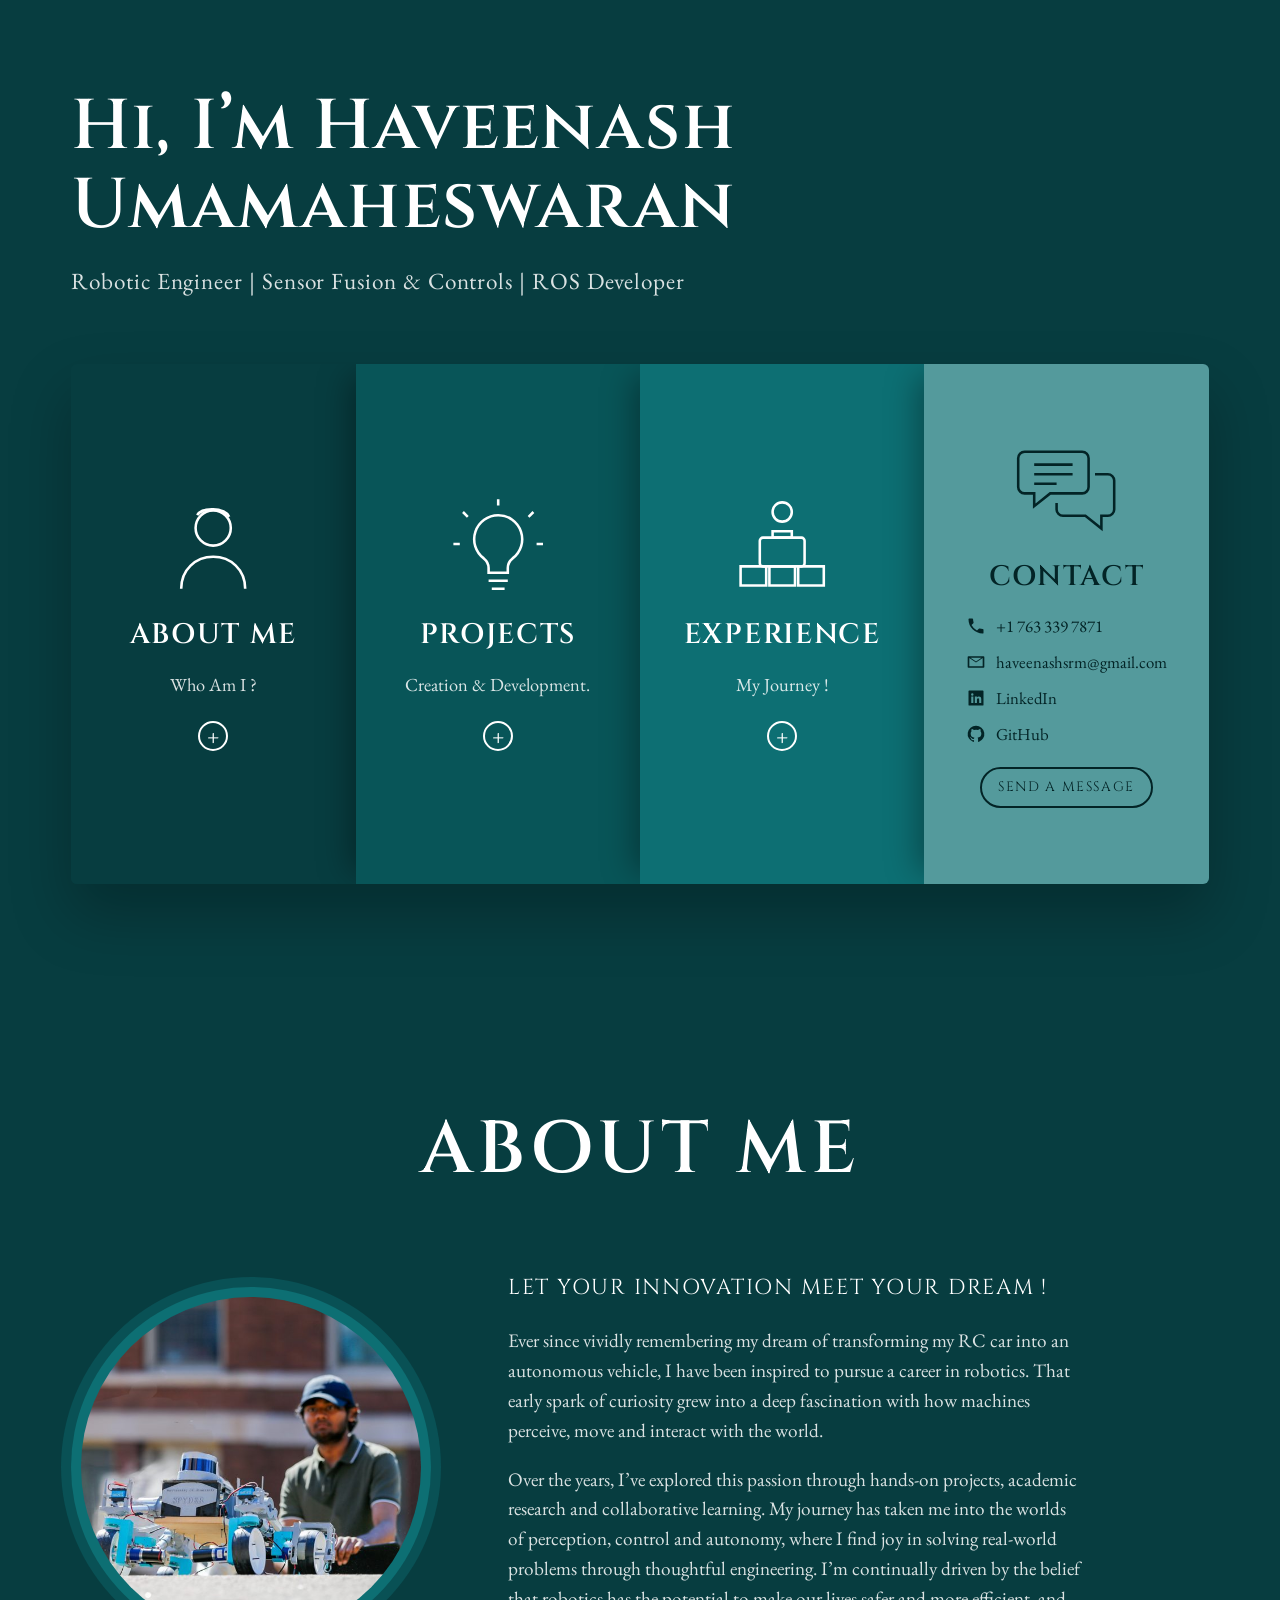
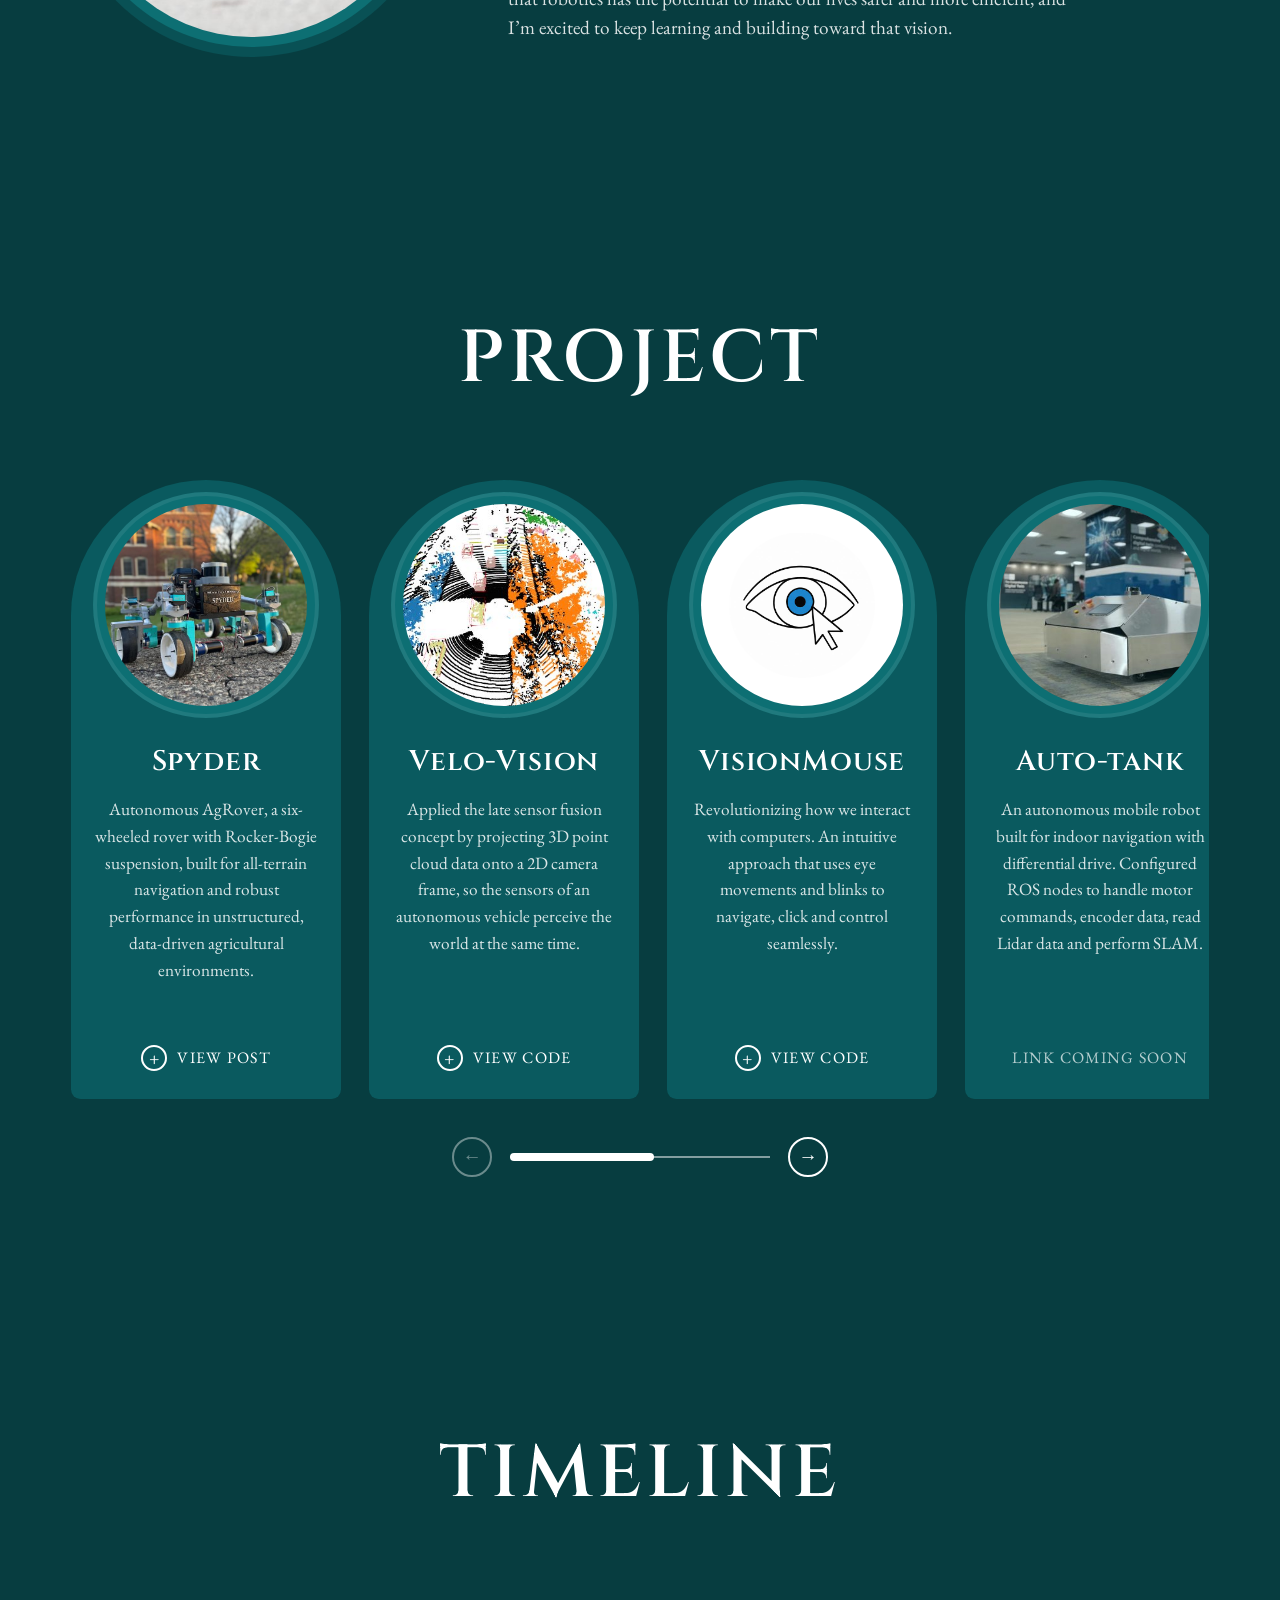
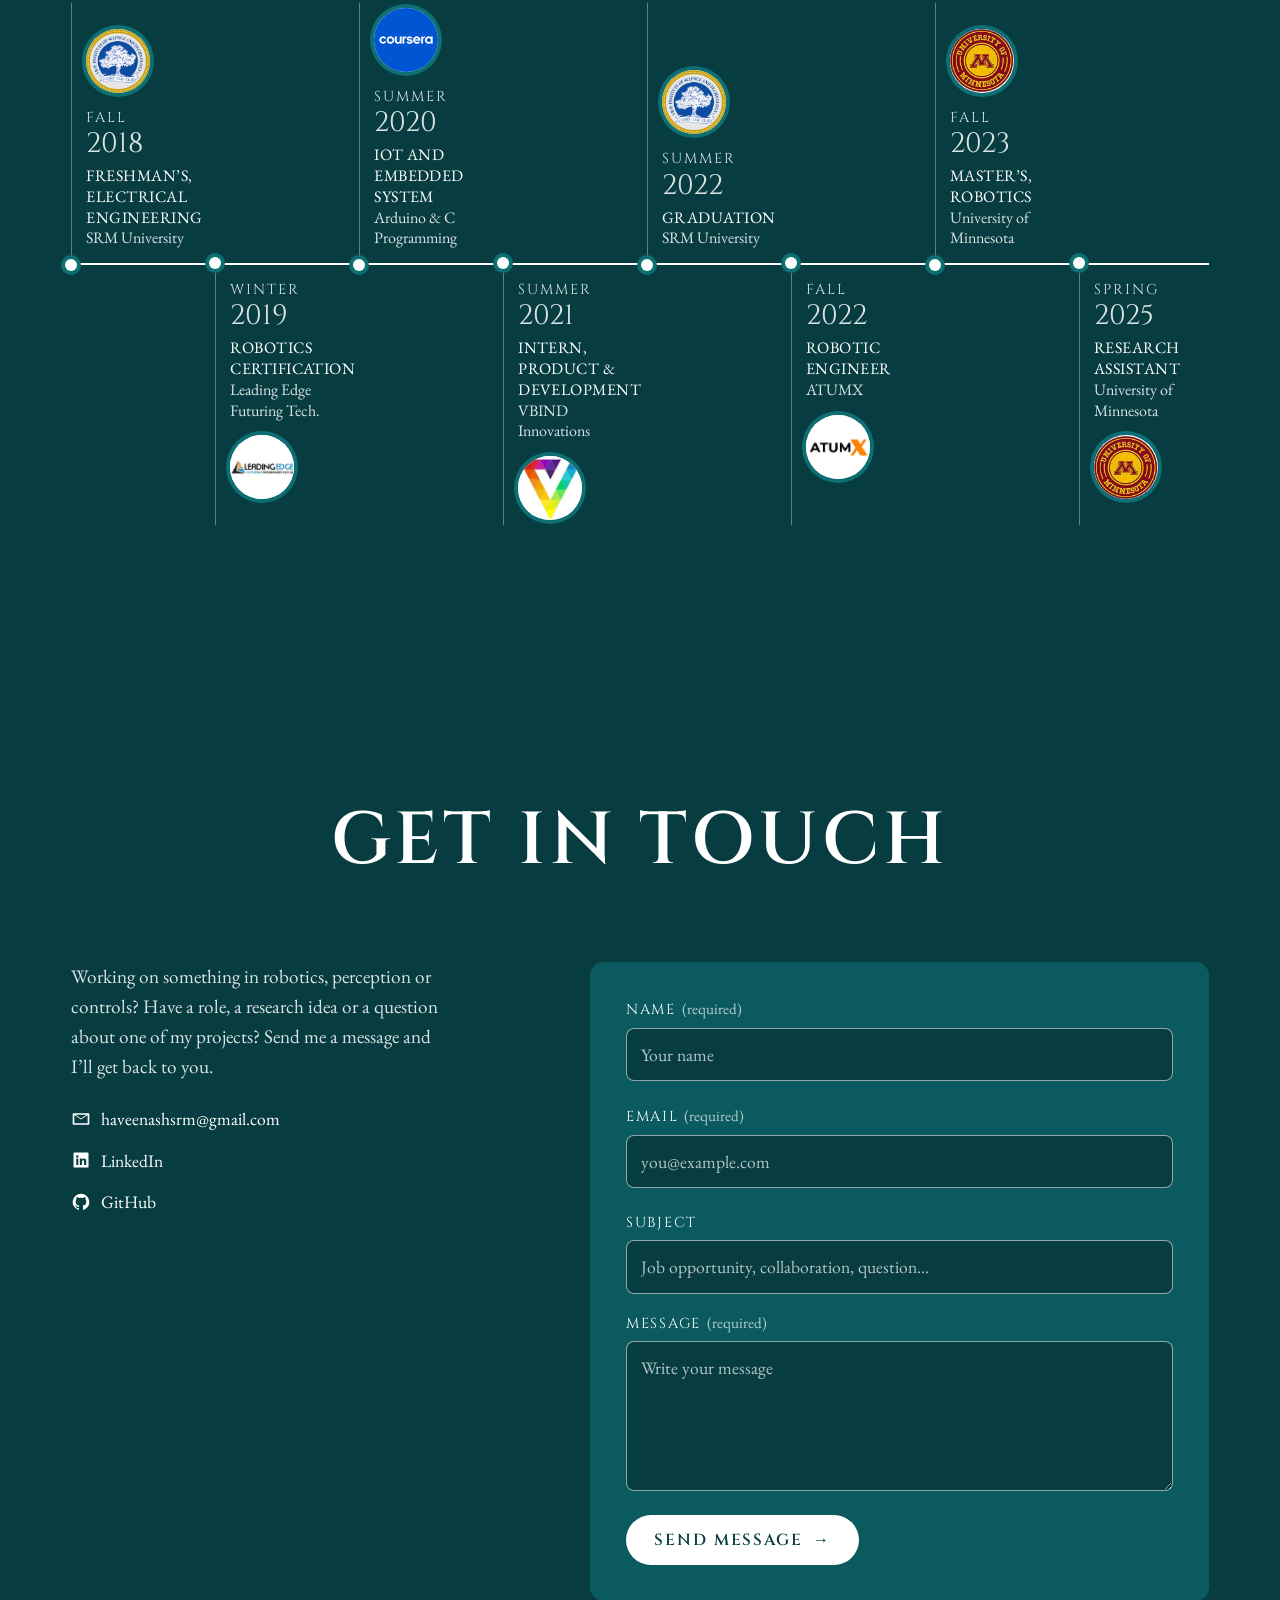
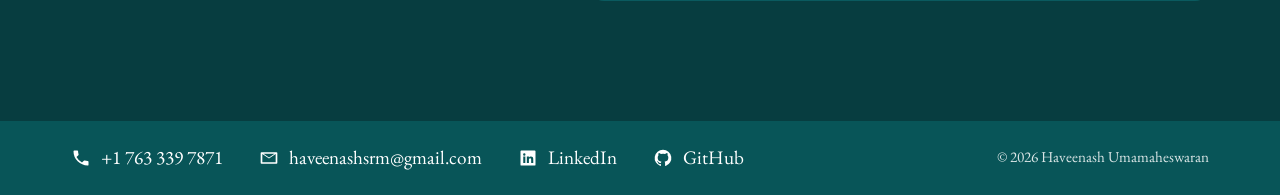
==== index.html @ 39d27065 "Launch portfolio site Single-page GitHub Pages site built from the PowerPoint portfolio: hero with s" ====
<!doctype html>
<html lang="en">
<head>
<meta charset="utf-8">
<meta name="viewport" content="width=device-width, initial-scale=1, viewport-fit=cover">
<title>Haveenash Umamaheswaran</title>
<meta name="description" content="Haveenash Umamaheswaran: robotic engineer working on sensor fusion, controls and ROS.">
<link rel="preconnect" href="https://fonts.googleapis.com">
<link rel="preconnect" href="https://fonts.gstatic.com" crossorigin>
<link rel="stylesheet" href="https://fonts.googleapis.com/css2?family=Cinzel:wght@500;600;700&family=EB+Garamond:ital,wght@0,400;0,500;0,600;1,400&display=swap">
<style>
  /* Palette taken from the portfolio deck: four teal steps on a deep teal ground. */
  :root {
    color-scheme: dark;
    --teal-900: #073D40;   /* page ground, About panel */
    --teal-800: #085558;   /* Projects panel, contact bar */
    --teal-700: #0D6F73;   /* Experience panel, image rings */
    --teal-400: #549A9C;   /* Contact panel */
    --ink: #FFFFFF;
    --ink-soft: rgba(255,255,255,.85);   /* ≥4.7:1 on every teal surface */
    --ink-muted: rgba(255,255,255,.7);   /* small labels, ≥4.5:1 on cards */
    --ink-faint: rgba(255,255,255,.35);  /* decorative lines only, never text */
    --ink-on-light: #032426;             /* text on the light Contact panel, 5:1 */
    --card: rgba(13,111,115,.6);
    --display: "Cinzel", "Trajan Pro", "Times New Roman", serif;
    --body: "EB Garamond", Garamond, "Times New Roman", serif;
    --gutter: clamp(16px, 4vw, 56px);
    --max: 1240px;
  }
  * { box-sizing: border-box; }
  html { scroll-behavior: smooth; }
  body {
    margin: 0;
    background: var(--teal-900);
    color: var(--ink);
    font-family: var(--body);
    font-size: 1.2rem;
    line-height: 1.55;
    -webkit-font-smoothing: antialiased;
  }
  img { max-width: 100%; display: block; }
  a { color: inherit; }
  a:focus-visible, button:focus-visible { outline: 2px solid currentColor; outline-offset: 3px; }
  .wrap { max-width: var(--max); margin: 0 auto; padding-inline: var(--gutter); }
  h1, h2, h3 { font-family: var(--display); font-weight: 600; text-wrap: balance; margin: 0; }
  .section-title {
    font-size: clamp(2.4rem, 6vw, 4.6rem);
    letter-spacing: .06em;
    text-transform: uppercase;
    text-align: center;
  }
  section { padding-block: clamp(64px, 10vw, 120px); }

  /* ---------- Hero ---------- */
  .hero { padding-block: clamp(40px, 7vw, 88px) clamp(48px, 7vw, 96px); }
  .hero h1 {
    font-size: clamp(2.2rem, 5.6vw, 4.4rem);
    line-height: 1.12;
    letter-spacing: .02em;
  }
  .hero .tagline {
    margin: 18px 0 0;
    font-size: clamp(1.1rem, 2vw, 1.45rem);
    color: var(--ink-soft);
    letter-spacing: .04em;
  }
  .panels {
    margin-top: clamp(36px, 5vw, 64px);
    display: flex;
    gap: 0;
    height: clamp(380px, 46vw, 520px);
    border-radius: 6px;
    overflow: hidden;
    box-shadow: 0 30px 60px rgba(0,0,0,.25);
  }
  .panel {
    --bg: var(--teal-900);
    flex: 1 1 0;
    background: var(--bg);
    display: flex;
    flex-direction: column;
    align-items: center;
    justify-content: center;
    gap: 14px;
    padding: 28px 18px;
    text-align: center;
    text-decoration: none;
    transition: flex-grow .5s cubic-bezier(.2,.7,.2,1);
    position: relative;
    box-shadow: -18px 0 30px -12px rgba(0,0,0,.35);
  }
  .panel:first-child { box-shadow: none; }
  .panel:hover, .panel:focus-visible { flex-grow: 1.6; }
  .panel:nth-child(1) { --bg: var(--teal-900); }
  .panel:nth-child(2) { --bg: var(--teal-800); }
  .panel:nth-child(3) { --bg: var(--teal-700); }
  .panel:nth-child(4) { --bg: var(--teal-400); color: var(--ink-on-light); }
  .panel svg.icon { width: clamp(64px, 8vw, 104px); height: auto; stroke: currentColor; fill: none; stroke-width: 1.6; }
  .panel h2 { font-size: clamp(1.25rem, 2.2vw, 1.9rem); letter-spacing: .06em; }
  .panel p { margin: 0; color: var(--ink-soft); font-size: 1.15rem; }
  .plus {
    width: 30px; height: 30px; border-radius: 50%;
    border: 2px solid var(--ink);
    display: grid; place-items: center;
    font-family: var(--body); font-size: 1.3rem; line-height: 1;
    margin-top: 8px;
    transition: transform .3s;
  }
  .panel:hover .plus { transform: rotate(90deg); }
  .panel .contact-list {
    list-style: none; margin: 0; padding: 0;
    display: grid; gap: 10px; text-align: left; font-size: 1.05rem;
  }
  .contact-list li { display: flex; align-items: center; gap: 10px; }
  .contact-list svg { width: 20px; height: 20px; flex: none; fill: currentColor; }
  .contact-list a { text-decoration: none; }
  .contact-list a:hover { text-decoration: underline; }

  /* ---------- About ---------- */
  .about-grid {
    margin-top: clamp(36px, 5vw, 64px);
    display: grid;
    grid-template-columns: minmax(0, 360px) minmax(0, 1fr);
    gap: clamp(32px, 6vw, 80px);
    align-items: center;
  }
  .portrait {
    aspect-ratio: 1;
    border-radius: 50%;
    padding: 10px;
    background: var(--teal-700);
    box-shadow: 0 0 0 10px rgba(13,111,115,.4);
    max-width: 100%;
  }
  .portrait img { width: 100%; height: 100%; object-fit: cover; object-position: 62% 40%; border-radius: 50%; }
  .motto {
    font-family: var(--display);
    font-size: clamp(1.05rem, 1.8vw, 1.35rem);
    letter-spacing: .08em;
    margin: 0 0 16px;
  }
  .about-copy p { margin: 0 0 1em; max-width: 64ch; color: var(--ink-soft); }
  .about-copy p:first-of-type { color: var(--ink); }

  /* ---------- Projects ---------- */
  .carousel { position: relative; margin-top: clamp(36px, 5vw, 64px); }
  .track {
    display: grid;
    grid-auto-flow: column;
    grid-auto-columns: minmax(270px, calc((100% - 2 * 28px) / 3));
    gap: 28px;
    overflow-x: auto;
    scroll-snap-type: x mandatory;
    scrollbar-width: none;
    padding-bottom: 6px;
  }
  .track::-webkit-scrollbar { display: none; }
  .project {
    scroll-snap-align: start;
    background: var(--card);
    border-radius: 200px 200px 14px 14px;
    padding: 12px 22px 28px;
    display: flex; flex-direction: column; align-items: center;
    text-align: center;
  }
  .rings {
    flex: none;
    width: 100%;
    aspect-ratio: 1;
    border-radius: 50%;
    padding: 12px;
    background: var(--teal-700);
    box-shadow: inset 0 0 0 4px rgba(255,255,255,.08);
  }
  .rings img { width: 100%; height: 100%; aspect-ratio: 1; object-fit: cover; border-radius: 50%; background: #fff; }
  .rings img.contain { object-fit: contain; padding: 14%; }
  .project h3 { margin-top: 22px; font-size: clamp(1.4rem, 2.2vw, 1.85rem); letter-spacing: .03em; }
  .project p { margin: 12px 0 0; font-size: 1.08rem; color: var(--ink-soft); flex: 1; }
  .project .more {
    margin-top: 18px;
    display: inline-flex; align-items: center; gap: 10px;
    font-size: 1rem; letter-spacing: .08em; text-transform: uppercase;
    text-decoration: none;
  }
  .project .more:hover .plus { transform: rotate(90deg); }
  .project .more .plus { margin: 0; width: 26px; height: 26px; font-size: 1.1rem; }
  .project .no-link { margin-top: 18px; font-size: 1rem; color: var(--ink-muted); letter-spacing: .08em; text-transform: uppercase; }
  .carousel-nav {
    margin-top: 32px;
    display: flex; align-items: center; justify-content: center; gap: 18px;
  }
  .carousel-nav button {
    width: 40px; height: 40px; border-radius: 50%;
    border: 2px solid var(--ink); background: transparent; color: var(--ink);
    font-size: 1.2rem; cursor: pointer; display: grid; place-items: center;
  }
  .carousel-nav button:disabled { opacity: .4; cursor: default; }
  .progress { width: min(260px, 50vw); height: 2px; background: rgba(255,255,255,.5); position: relative; }
  .progress span { position: absolute; top: -3px; height: 8px; width: 25%; background: var(--ink); border-radius: 4px; left: 0; transition: left .2s; }

  /* ---------- Timeline ---------- */
  .timeline {
    margin-top: clamp(40px, 6vw, 72px);
    display: grid;
    grid-template-columns: repeat(8, minmax(0, 1fr));
    grid-template-rows: auto 2px auto;
    column-gap: 14px;
  }
  .timeline::before {
    content: "";
    grid-column: 1 / -1; grid-row: 2;
    background: var(--ink);
  }
  .event {
    grid-row: 1;
    display: flex; flex-direction: column; justify-content: flex-end;
    padding-bottom: 14px;
    border-left: 1px solid var(--ink-faint);
    padding-left: 14px;
    position: relative;
    min-height: 260px;
  }
  .event:nth-child(even) { grid-row: 3; justify-content: flex-start; padding-top: 14px; padding-bottom: 0; }
  .event:nth-child(1){grid-column:1} .event:nth-child(2){grid-column:2} .event:nth-child(3){grid-column:3} .event:nth-child(4){grid-column:4}
  .event:nth-child(5){grid-column:5} .event:nth-child(6){grid-column:6} .event:nth-child(7){grid-column:7} .event:nth-child(8){grid-column:8}
  .event::after {
    content: ""; position: absolute; left: -7px;
    width: 12px; height: 12px; border-radius: 50%;
    background: var(--ink); box-shadow: 0 0 0 4px var(--teal-700);
    bottom: -8px;
  }
  .event:nth-child(even)::after { bottom: auto; top: -8px; }
  .logo {
    width: 64px; height: 64px; border-radius: 50%;
    background: #fff; overflow: hidden;
    display: grid; place-items: center;
    margin-bottom: 14px;
    box-shadow: 0 0 0 4px var(--teal-700);
  }
  .event:nth-child(even) .logo { order: 9; margin: 14px 0 0; }
  .logo img { width: 100%; height: 100%; object-fit: contain; }
  .season { font-family: var(--display); font-size: .9rem; letter-spacing: .14em; color: var(--ink-soft); }
  .year { font-family: var(--display); font-size: 1.75rem; line-height: 1.1; color: var(--ink-soft); }
  .role { margin-top: 6px; font-size: 1rem; line-height: 1.3; text-transform: uppercase; letter-spacing: .03em; }
  .org { font-size: 1rem; color: var(--ink-soft); line-height: 1.3; }

  /* ---------- Message form ---------- */
  .contact-grid {
    margin-top: clamp(36px, 5vw, 64px);
    display: grid;
    grid-template-columns: minmax(0, 1fr) minmax(0, 1.4fr);
    gap: clamp(32px, 6vw, 80px);
    align-items: start;
  }
  .contact-intro p { margin: 0 0 1em; max-width: 42ch; color: var(--ink-soft); }
  .contact-intro .contact-list { list-style: none; padding: 0; display: grid; margin: 24px 0 0; font-size: 1.1rem; gap: 14px; }
  .form {
    background: var(--card);
    border-radius: 14px;
    padding: clamp(22px, 3vw, 36px);
    display: grid;
    gap: 18px;
  }
  .field { display: grid; gap: 6px; }
  .field label { font-family: var(--display); font-size: .9rem; letter-spacing: .12em; }
  .field .req { color: var(--ink-muted); font-family: var(--body); letter-spacing: 0; font-size: .95rem; }
  .field input, .field textarea {
    font: inherit; font-size: 1.1rem;
    color: var(--ink);
    background: var(--teal-900);
    border: 1px solid rgba(255,255,255,.55);   /* 3:1+ against the card, so the box edge is visible */
    border-radius: 8px;
    padding: 12px 14px;
    width: 100%;
  }
  .field textarea { min-height: 150px; resize: vertical; }
  .field input::placeholder, .field textarea::placeholder { color: var(--ink-muted); }
  .field input:focus-visible, .field textarea:focus-visible { outline: 2px solid var(--ink); outline-offset: 2px; border-color: var(--ink); }
  .field input[aria-invalid="true"], .field textarea[aria-invalid="true"] { border-width: 2px; border-style: dashed; }
  .field .err { font-size: 1rem; min-height: 0; }
  .field .err:not(:empty)::before { content: "⚠ "; }
  .hp { position: absolute; left: -9999px; width: 1px; height: 1px; overflow: hidden; }
  .form-foot { display: flex; flex-wrap: wrap; align-items: center; gap: 14px 20px; }
  .send {
    font-family: var(--display); font-weight: 600; font-size: 1rem; letter-spacing: .12em;
    color: var(--teal-900); background: var(--ink);
    border: 0; border-radius: 999px; padding: 14px 28px; cursor: pointer;
    display: inline-flex; align-items: center; gap: 10px;
  }
  .send:hover { background: #E4F1F1; }
  .send:disabled { opacity: .6; cursor: progress; }
  .status { margin: 0; font-size: 1.05rem; }
  .status[data-kind="ok"]::before { content: "✓ "; }
  .status[data-kind="error"]::before { content: "⚠ "; }
  .panel .cta {
    margin-top: 6px; font-family: var(--display); font-size: .85rem; letter-spacing: .12em;
    border: 2px solid currentColor; border-radius: 999px; padding: 8px 16px; text-decoration: none;
  }
  .panel .cta:hover { background: var(--ink-on-light); color: var(--teal-400); }

  /* ---------- Contact bar ---------- */
  footer { background: var(--teal-800); padding-block: 22px calc(22px + env(safe-area-inset-bottom, 0px)); }
  footer .wrap {
    display: flex; flex-wrap: wrap; align-items: center; justify-content: space-between; gap: 14px 32px;
  }
  footer .contact-list { display: flex; flex-wrap: wrap; gap: 14px 36px; list-style: none; margin: 0; padding: 0; }
  footer small { color: var(--ink-soft); font-size: .95rem; }

  /* ---------- Small screens ---------- */
  @media (max-width: 860px) {
    .panels { flex-wrap: wrap; height: auto; }
    .panel { flex: 1 1 50%; min-height: 240px; box-shadow: none; }
    .panel:hover { flex-grow: 1; }
    .about-grid { grid-template-columns: 1fr; justify-items: center; }
    .contact-grid { grid-template-columns: 1fr; }
    .portrait { width: min(300px, 80%); }
    .about-copy { text-align: left; }
    .track { grid-auto-columns: 82%; }
    .timeline { grid-template-columns: 2px 1fr; grid-template-rows: none; column-gap: 0; row-gap: 26px; }
    .timeline::before { grid-column: 1; grid-row: 1 / span 8; }
    .timeline .event {
      grid-column: 2; grid-row: auto;
      min-height: 0; border-left: 0; padding: 0 0 0 26px;
      display: grid; grid-template-columns: 56px minmax(0, 1fr); column-gap: 16px; align-items: start;
    }
    .timeline .event > span { grid-column: 2; }
    .timeline .event::after { left: -7px; top: 26px; bottom: auto; }
    .timeline .event .logo { order: 0; margin: 0; width: 56px; height: 56px; grid-row: 1 / span 4; }
  }
  @media (max-width: 480px) {
    .panel { flex-basis: 100%; min-height: 200px; }
  }
  @media (prefers-reduced-motion: reduce) {
    html { scroll-behavior: auto; }
    .panel, .plus, .progress span { transition: none; }
  }
</style>
</head>
<body>

<!-- Inline icon set (white line icons, matching the deck) -->
<svg width="0" height="0" style="position:absolute" aria-hidden="true">
  <symbol id="i-phone" viewBox="0 0 24 24"><path d="M6.6 10.8a15.1 15.1 0 0 0 6.6 6.6l2.2-2.2a1 1 0 0 1 1-.25 11.4 11.4 0 0 0 3.6.57 1 1 0 0 1 1 1V20a1 1 0 0 1-1 1A17 17 0 0 1 3 4a1 1 0 0 1 1-1h3.5a1 1 0 0 1 1 1c0 1.25.2 2.45.57 3.57a1 1 0 0 1-.25 1z"/></symbol>
  <symbol id="i-mail" viewBox="0 0 24 24"><path d="M3 5h18a1 1 0 0 1 1 1v12a1 1 0 0 1-1 1H3a1 1 0 0 1-1-1V6a1 1 0 0 1 1-1zm1 2.2V17h16V7.2l-8 5.3zM5.4 7 12 11.4 18.6 7z"/></symbol>
  <symbol id="i-linkedin" viewBox="0 0 24 24"><path d="M4 3h16a1 1 0 0 1 1 1v16a1 1 0 0 1-1 1H4a1 1 0 0 1-1-1V4a1 1 0 0 1 1-1zm2.3 7.3V18h2.5v-7.7zm1.25-3.9a1.45 1.45 0 1 0 0 2.9 1.45 1.45 0 0 0 0-2.9zM10.6 10.3V18h2.5v-3.8c0-1 .2-2 1.45-2s1.25 1.15 1.25 2.05V18h2.5v-4.3c0-2.1-.45-3.6-2.9-3.6a2.5 2.5 0 0 0-2.3 1.25v-1.05z"/></symbol>
  <symbol id="i-github" viewBox="0 0 24 24"><path d="M12 2a10 10 0 0 0-3.16 19.49c.5.09.68-.22.68-.48v-1.7c-2.78.6-3.37-1.34-3.37-1.34-.45-1.15-1.11-1.46-1.11-1.46-.9-.62.07-.6.07-.6 1 .07 1.53 1.03 1.53 1.03.9 1.52 2.34 1.08 2.91.83.09-.65.35-1.08.63-1.33-2.22-.25-4.55-1.11-4.55-4.94 0-1.1.39-1.99 1.03-2.69-.1-.25-.45-1.27.1-2.64 0 0 .84-.27 2.75 1.02a9.6 9.6 0 0 1 5 0c1.91-1.3 2.75-1.02 2.75-1.02.55 1.37.2 2.39.1 2.64.64.7 1.03 1.6 1.03 2.69 0 3.84-2.34 4.68-4.57 4.93.36.31.68.92.68 1.85V21c0 .27.18.58.69.48A10 10 0 0 0 12 2z"/></symbol>
</svg>

<header class="hero">
  <div class="wrap">
    <h1>Hi, I’m Haveenash Umamaheswaran</h1>
    <p class="tagline">Robotic Engineer | Sensor Fusion &amp; Controls | ROS Developer</p>

    <nav class="panels" aria-label="Sections">
      <a class="panel" href="#about">
        <svg class="icon" viewBox="0 0 64 64" aria-hidden="true"><circle cx="32" cy="20" r="11"/><path d="M12 58c0-12 9-20 20-20s20 8 20 20"/><path d="M22 12c3-5 17-5 20 1"/></svg>
        <h2>ABOUT ME</h2>
        <p>Who Am I ?</p>
        <span class="plus" aria-hidden="true">+</span>
      </a>
      <a class="panel" href="#projects">
        <svg class="icon" viewBox="0 0 64 64" aria-hidden="true"><path d="M32 12a15 15 0 0 0-9 27c2 1.6 3 3.6 3 6v3h12v-3c0-2.4 1-4.4 3-6a15 15 0 0 0-9-27z"/><path d="M26 53h12M28 58h8"/><path d="M32 2v4M10 10l3 3M54 10l-3 3M4 30h4M56 30h4"/></svg>
        <h2>PROJECTS</h2>
        <p>Creation &amp; Development.</p>
        <span class="plus" aria-hidden="true">+</span>
      </a>
      <a class="panel" href="#experience">
        <svg class="icon" viewBox="0 0 64 64" aria-hidden="true"><circle cx="32" cy="10" r="6"/><path d="M26 22h12v4H26z"/><rect x="18" y="26" width="28" height="18" rx="2"/><path d="M6 44h16v12H6zM42 44h16v12H42zM24 44h16v12H24z"/></svg>
        <h2>EXPERIENCE</h2>
        <p>My Journey !</p>
        <span class="plus" aria-hidden="true">+</span>
      </a>
      <div class="panel" id="contact-panel">
        <svg class="icon" viewBox="0 0 64 64" aria-hidden="true"><path d="M6 8h36a4 4 0 0 1 4 4v18a4 4 0 0 1-4 4H22l-10 8v-8H6a4 4 0 0 1-4-4V12a4 4 0 0 1 4-4z"/><path d="M50 22h8a4 4 0 0 1 4 4v18a4 4 0 0 1-4 4h-4v8l-10-8H30a4 4 0 0 1-4-4v-4"/><path d="M12 16h24M12 22h24M12 28h14"/></svg>
        <h2>CONTACT</h2>
        <ul class="contact-list">
          <li><svg aria-hidden="true"><use href="#i-phone"/></svg><a href="tel:+17633397871">+1 763 339 7871</a></li>
          <li><svg aria-hidden="true"><use href="#i-mail"/></svg><a href="mailto:haveenashsrm@gmail.com">haveenashsrm@gmail.com</a></li>
          <li><svg aria-hidden="true"><use href="#i-linkedin"/></svg><a href="https://www.linkedin.com/in/haveenash-umamaheswaran/" target="_blank" rel="noopener">LinkedIn</a></li>
          <li><svg aria-hidden="true"><use href="#i-github"/></svg><a href="https://github.com/Havee005" target="_blank" rel="noopener">GitHub</a></li>
        </ul>
        <a class="cta" href="#message">SEND A MESSAGE</a>
      </div>
    </nav>
  </div>
</header>

<main>
  <section id="about">
    <div class="wrap">
      <h2 class="section-title">About Me</h2>
      <div class="about-grid">
        <div class="portrait"><img src="assets/img/profile.jpg" alt="Haveenash with a group of mobile robots outside a university building" width="900" height="600"></div>
        <div class="about-copy">
          <p class="motto">LET YOUR INNOVATION MEET YOUR DREAM !</p>
          <p>Ever since vividly remembering my dream of transforming my RC car into an autonomous vehicle, I have been inspired to pursue a career in robotics. That early spark of curiosity grew into a deep fascination with how machines perceive, move and interact with the world.</p>
          <p>Over the years, I’ve explored this passion through hands-on projects, academic research and collaborative learning. My journey has taken me into the worlds of perception, control and autonomy, where I find joy in solving real-world problems through thoughtful engineering. I’m continually driven by the belief that robotics has the potential to make our lives safer and more efficient, and I’m excited to keep learning and building toward that vision.</p>
        </div>
      </div>
    </div>
  </section>

  <section id="projects">
    <div class="wrap">
      <h2 class="section-title">Project</h2>
      <div class="carousel">
        <div class="track" id="track" tabindex="0" aria-label="Projects, scroll sideways for more">
          <article class="project">
            <div class="rings"><img src="assets/img/spyder.jpg" alt="Spyder six-wheeled rover on pavement" loading="lazy"></div>
            <h3>Spyder</h3>
            <p>Autonomous AgRover, a six-wheeled rover with Rocker-Bogie suspension, built for all-terrain navigation and robust performance in unstructured, data-driven agricultural environments.</p>
            <a class="more" href="https://www.linkedin.com/posts/adityapachpute_spyder-rooted-in-tech-rising-in-yield-ugcPost-7328853697474560000-rAJJ" target="_blank" rel="noopener"><span class="plus" aria-hidden="true">+</span>View post</a>
          </article>
          <article class="project">
            <div class="rings"><img src="assets/img/velo-vision.jpg" alt="Lidar point cloud projected onto a camera image" loading="lazy"></div>
            <h3>Velo-Vision</h3>
            <p>Applied the late sensor fusion concept by projecting 3D point cloud data onto a 2D camera frame, so the sensors of an autonomous vehicle perceive the world at the same time.</p>
            <a class="more" href="https://github.com/Havee005/Velo-Vision" target="_blank" rel="noopener"><span class="plus" aria-hidden="true">+</span>View code</a>
          </article>
          <article class="project">
            <div class="rings"><img class="contain" src="assets/img/visionmouse.jpg" alt="Eye with a mouse cursor icon" loading="lazy"></div>
            <h3>VisionMouse</h3>
            <p>Revolutionizing how we interact with computers. An intuitive approach that uses eye movements and blinks to navigate, click and control seamlessly.</p>
            <a class="more" href="https://github.com/Havee005/VisionMouse" target="_blank" rel="noopener"><span class="plus" aria-hidden="true">+</span>View code</a>
          </article>
          <article class="project">
            <div class="rings"><img src="assets/img/auto-tank.jpg" alt="Auto-tank mobile robot in an indoor hall" loading="lazy"></div>
            <h3>Auto-tank</h3>
            <p>An autonomous mobile robot built for indoor navigation with differential drive. Configured ROS nodes to handle motor commands, encoder data, read Lidar data and perform SLAM.</p>
            <span class="no-link">Link coming soon</span>
          </article>
          <article class="project">
            <div class="rings"><img src="assets/img/flexible-manipulator.jpg" alt="Segmented continuum robot arm" loading="lazy"></div>
            <h3>Flexible Manipulator</h3>
            <p>The Continuum Robot mimics the bending motion of biological creatures like octopus tentacles and elephant trunks. Its flexibility makes it ideal for minimally invasive surgery and fruit picking tasks.</p>
            <a class="more" href="https://github.com/Havee005/Flexible-Manipulator" target="_blank" rel="noopener"><span class="plus" aria-hidden="true">+</span>View code</a>
          </article>
          <article class="project">
            <div class="rings"><img src="assets/img/electric-cycle.jpg" alt="Bicycle converted to an electric bike" loading="lazy"></div>
            <h3>Electric Cycle</h3>
            <p>With rising fuel costs, we built an affordable, efficient and eco-friendly e-bike tailored for delivery workers. Modified from a regular bicycle, it offers a 60 km range on a full charge and reaches speeds up to 35 km/h.</p>
            <span class="no-link">Link coming soon</span>
          </article>
          <article class="project">
            <div class="rings"><img src="assets/img/wall-cutting-robot.jpg" alt="Team presenting the wall cutting robot at an exhibition" loading="lazy"></div>
            <h3>Wall Cutting Robot</h3>
            <p>This wall-cutting robot operates via smartphone within a 20-meter range, efficiently carving spaces for electrical and plumbing lines. Automating the task minimizes dust exposure and health risks for workers.</p>
            <span class="no-link">Link coming soon</span>
          </article>
        </div>
        <div class="carousel-nav">
          <button type="button" id="prev" aria-label="Previous projects">&#8592;</button>
          <div class="progress" aria-hidden="true"><span id="bar"></span></div>
          <button type="button" id="next" aria-label="Next projects">&#8594;</button>
        </div>
      </div>
    </div>
  </section>

  <section id="experience">
    <div class="wrap">
      <h2 class="section-title">Timeline</h2>
      <ol class="timeline" style="list-style:none;padding:0">
        <li class="event">
          <div class="logo"><img src="assets/img/logo-srm.png" alt="SRM University logo" ></div>
          <span class="season">FALL</span><span class="year">2018</span>
          <span class="role">Freshman’s, Electrical Engineering</span><span class="org">SRM University</span>
        </li>
        <li class="event">
          <div class="logo"><img src="assets/img/logo-leading-edge.png" alt="Leading Edge Futuring Technology logo" ></div>
          <span class="season">WINTER</span><span class="year">2019</span>
          <span class="role">Robotics Certification</span><span class="org">Leading Edge Futuring Tech.</span>
        </li>
        <li class="event">
          <div class="logo"><img src="assets/img/logo-coursera.png" alt="Coursera logo" ></div>
          <span class="season">SUMMER</span><span class="year">2020</span>
          <span class="role">IoT and Embedded System</span><span class="org">Arduino &amp; C Programming</span>
        </li>
        <li class="event">
          <div class="logo"><img src="assets/img/logo-vbind.png" alt="VBIND Innovations logo" ></div>
          <span class="season">SUMMER</span><span class="year">2021</span>
          <span class="role">Intern, Product &amp; Development</span><span class="org">VBIND Innovations</span>
        </li>
        <li class="event">
          <div class="logo"><img src="assets/img/logo-srm.png" alt="SRM University logo" ></div>
          <span class="season">SUMMER</span><span class="year">2022</span>
          <span class="role">Graduation</span><span class="org">SRM University</span>
        </li>
        <li class="event">
          <div class="logo"><img src="assets/img/logo-atumx.png" alt="ATUMX logo" ></div>
          <span class="season">FALL</span><span class="year">2022</span>
          <span class="role">Robotic Engineer</span><span class="org">ATUMX</span>
        </li>
        <li class="event">
          <div class="logo"><img src="assets/img/logo-umn.png" alt="University of Minnesota logo" ></div>
          <span class="season">FALL</span><span class="year">2023</span>
          <span class="role">Master’s, Robotics</span><span class="org">University of Minnesota</span>
        </li>
        <li class="event">
          <div class="logo"><img src="assets/img/logo-umn.png" alt="University of Minnesota logo" ></div>
          <span class="season">SPRING</span><span class="year">2025</span>
          <span class="role">Research Assistant</span><span class="org">University of Minnesota</span>
        </li>
      </ol>
    </div>
  </section>
  <section id="message">
    <div class="wrap">
      <h2 class="section-title">Get in Touch</h2>
      <div class="contact-grid">
        <div class="contact-intro">
          <p>Working on something in robotics, perception or controls? Have a role, a research idea or a question about one of my projects? Send me a message and I’ll get back to you.</p>
          <ul class="contact-list">
            <li><svg aria-hidden="true"><use href="#i-mail"/></svg><a href="mailto:haveenashsrm@gmail.com">haveenashsrm@gmail.com</a></li>
            <li><svg aria-hidden="true"><use href="#i-linkedin"/></svg><a href="https://www.linkedin.com/in/haveenash-umamaheswaran/" target="_blank" rel="noopener">LinkedIn</a></li>
            <li><svg aria-hidden="true"><use href="#i-github"/></svg><a href="https://github.com/Havee005" target="_blank" rel="noopener">GitHub</a></li>
          </ul>
        </div>

        <!-- Formspree form: messages are forwarded to the owner's inbox -->
        <form class="form" id="contact-form" action="https://formspree.io/f/xqpagoqw" method="POST" novalidate>
          <div class="field">
            <label for="cf-name">NAME <span class="req">(required)</span></label>
            <input id="cf-name" name="name" type="text" autocomplete="name" required aria-describedby="cf-name-err" placeholder="Your name">
            <span class="err" id="cf-name-err" aria-live="polite"></span>
          </div>
          <div class="field">
            <label for="cf-email">EMAIL <span class="req">(required)</span></label>
            <input id="cf-email" name="email" type="email" autocomplete="email" required aria-describedby="cf-email-err" placeholder="you@example.com">
            <span class="err" id="cf-email-err" aria-live="polite"></span>
          </div>
          <div class="field">
            <label for="cf-subject">SUBJECT</label>
            <input id="cf-subject" name="subject" type="text" placeholder="Job opportunity, collaboration, question…">
          </div>
          <div class="field">
            <label for="cf-message">MESSAGE <span class="req">(required)</span></label>
            <textarea id="cf-message" name="message" required aria-describedby="cf-message-err" placeholder="Write your message"></textarea>
            <span class="err" id="cf-message-err" aria-live="polite"></span>
          </div>
          <!-- Spam trap: real visitors never see or fill this -->
          <div class="hp" aria-hidden="true"><label for="cf-gotcha">Leave empty</label><input id="cf-gotcha" type="text" name="_gotcha" tabindex="-1" autocomplete="off"></div>
          <input type="hidden" name="_subject" value="New message from your portfolio site">
          <div class="form-foot">
            <button class="send" type="submit" id="cf-send">SEND MESSAGE <span aria-hidden="true">&#8594;</span></button>
            <p class="status" id="cf-status" role="status" aria-live="polite"></p>
          </div>
        </form>
      </div>
    </div>
  </section>
</main>

<footer id="contact">
  <div class="wrap">
    <ul class="contact-list">
      <li><svg aria-hidden="true"><use href="#i-phone"/></svg><a href="tel:+17633397871">+1 763 339 7871</a></li>
      <li><svg aria-hidden="true"><use href="#i-mail"/></svg><a href="mailto:haveenashsrm@gmail.com">haveenashsrm@gmail.com</a></li>
      <li><svg aria-hidden="true"><use href="#i-linkedin"/></svg><a href="https://www.linkedin.com/in/haveenash-umamaheswaran/" target="_blank" rel="noopener">LinkedIn</a></li>
      <li><svg aria-hidden="true"><use href="#i-github"/></svg><a href="https://github.com/Havee005" target="_blank" rel="noopener">GitHub</a></li>
    </ul>
    <small>© <span id="yr">2026</span> Haveenash Umamaheswaran</small>
  </div>
</footer>

<script>
  (function () {
    var track = document.getElementById('track');
    var prev = document.getElementById('prev');
    var next = document.getElementById('next');
    var bar = document.getElementById('bar');
    function step() {
      var card = track.querySelector('.project');
      return card ? card.getBoundingClientRect().width + 28 : track.clientWidth;
    }
    function update() {
      var max = track.scrollWidth - track.clientWidth;
      var ratio = max > 0 ? track.scrollLeft / max : 0;
      var visible = max > 0 ? track.clientWidth / track.scrollWidth : 1;
      bar.style.width = (visible * 100) + '%';
      bar.style.left = (ratio * (100 - visible * 100)) + '%';
      prev.disabled = track.scrollLeft <= 2;
      next.disabled = track.scrollLeft >= max - 2;
    }
    prev.addEventListener('click', function () { track.scrollBy({ left: -step(), behavior: 'smooth' }); });
    next.addEventListener('click', function () { track.scrollBy({ left: step(), behavior: 'smooth' }); });
    track.addEventListener('scroll', update, { passive: true });
    window.addEventListener('resize', update);
    update();
    document.getElementById('yr').textContent = new Date().getFullYear();
  })();
  (function () {
    var form = document.getElementById('contact-form');
    var send = document.getElementById('cf-send');
    var status = document.getElementById('cf-status');
    var checks = [
      ['cf-name', function (v) { return v.trim() ? '' : 'Please enter your name.'; }],
      ['cf-email', function (v) { return /^[^\s@]+@[^\s@]+\.[^\s@]+$/.test(v.trim()) ? '' : 'Please enter a valid email address, like name@example.com.'; }],
      ['cf-message', function (v) { return v.trim() ? '' : 'Please write a message.'; }]
    ];
    function validate() {
      var first = null;
      checks.forEach(function (c) {
        var el = document.getElementById(c[0]);
        var msg = c[1](el.value);
        document.getElementById(c[0] + '-err').textContent = msg;
        el.setAttribute('aria-invalid', msg ? 'true' : 'false');
        if (msg && !first) first = el;
      });
      if (first) first.focus();
      return !first;
    }
    function say(kind, text) { status.dataset.kind = kind; status.textContent = text; }
    form.addEventListener('submit', function (e) {
      e.preventDefault();
      if (!validate()) { say('error', 'Please fix the highlighted fields.'); return; }
      if (form.action.indexOf('YOUR_FORM_ID') !== -1) {
        say('error', 'The form isn’t connected yet. Please email haveenashsrm@gmail.com instead.');
        return;
      }
      send.disabled = true;
      say('', 'Sending…');
      fetch(form.action, { method: 'POST', body: new FormData(form), headers: { Accept: 'application/json' } })
        .then(function (r) {
          if (r.ok) { form.reset(); say('ok', 'Thanks! Your message was sent. I’ll reply by email soon.'); return; }
          return r.json().then(function (d) {
            var m = d && d.errors ? d.errors.map(function (x) { return x.message; }).join(' ') : '';
            say('error', 'Your message couldn’t be sent. ' + (m || 'Please try again, or email haveenashsrm@gmail.com.'));
          });
        })
        .catch(function () { say('error', 'Your message couldn’t be sent. Check your connection and try again, or email haveenashsrm@gmail.com.'); })
        .then(function () { send.disabled = false; });
    });
  })();
</script>
</body>
</html>
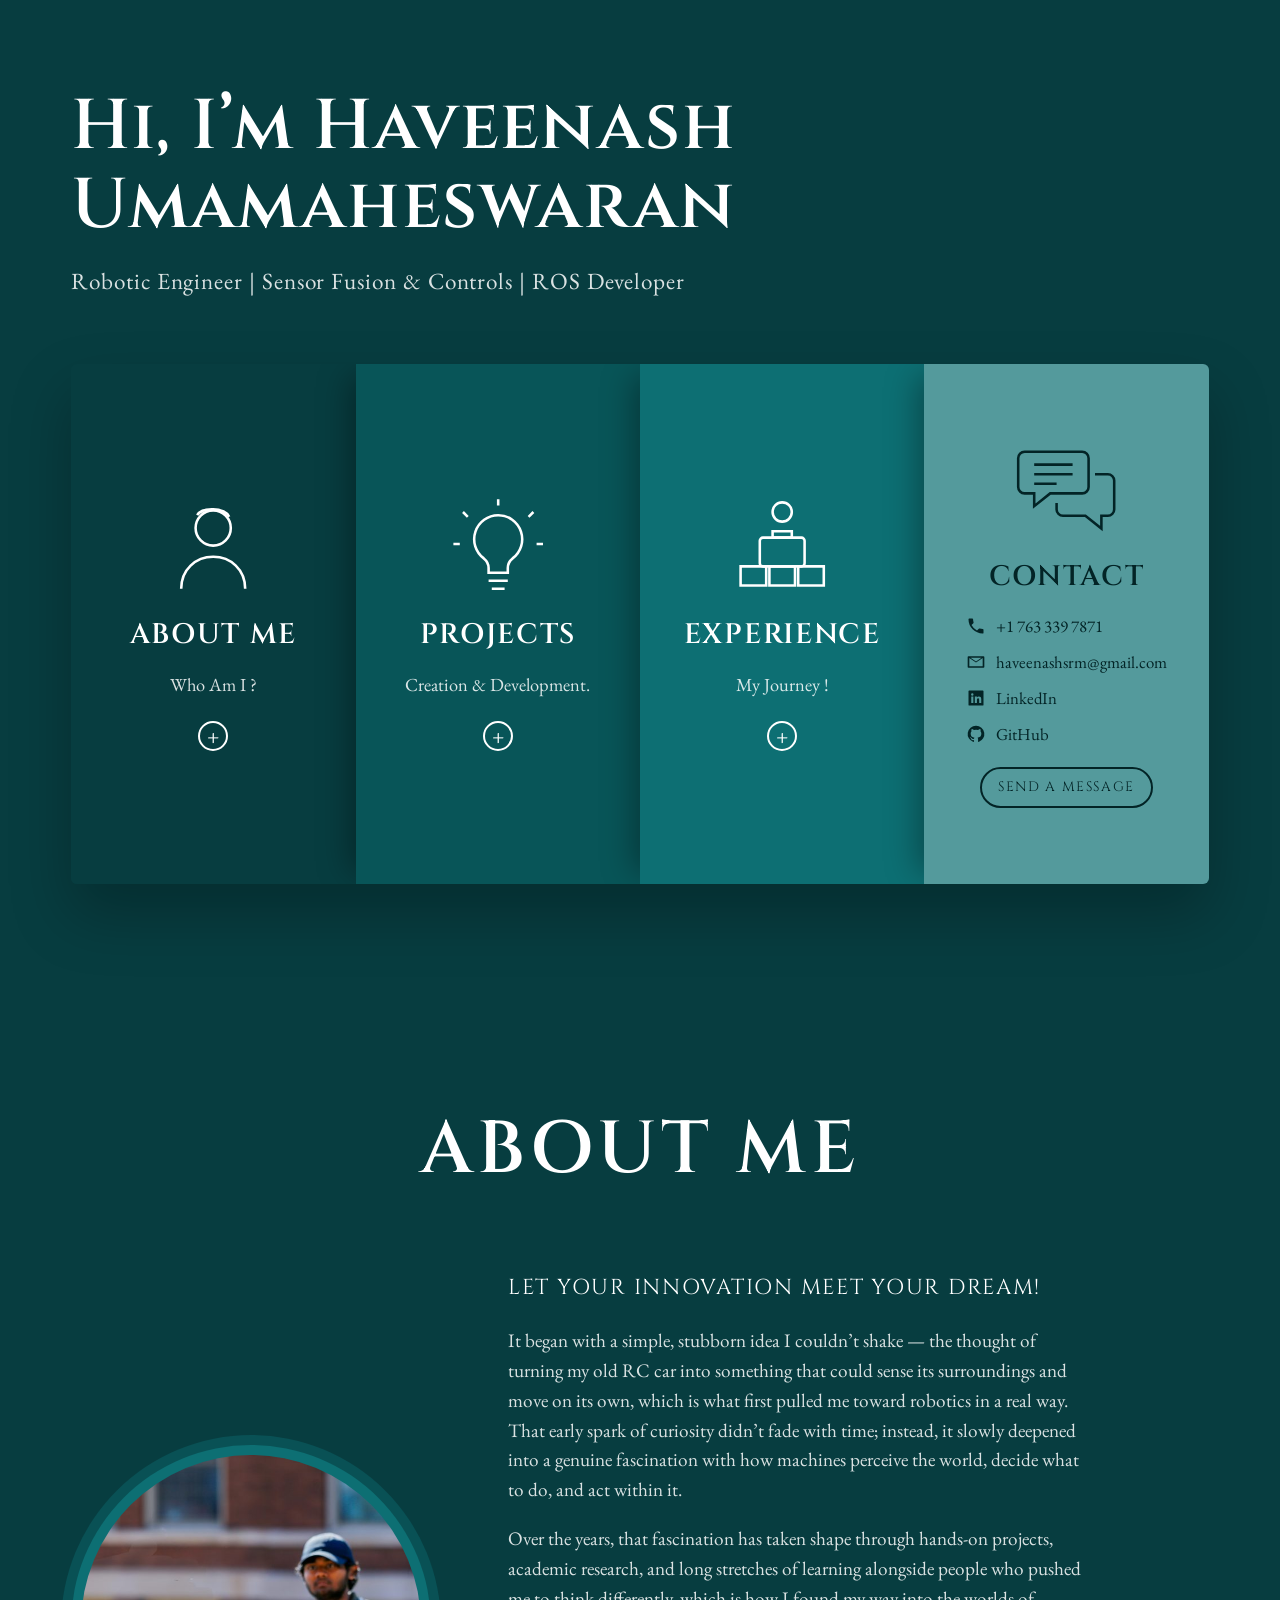
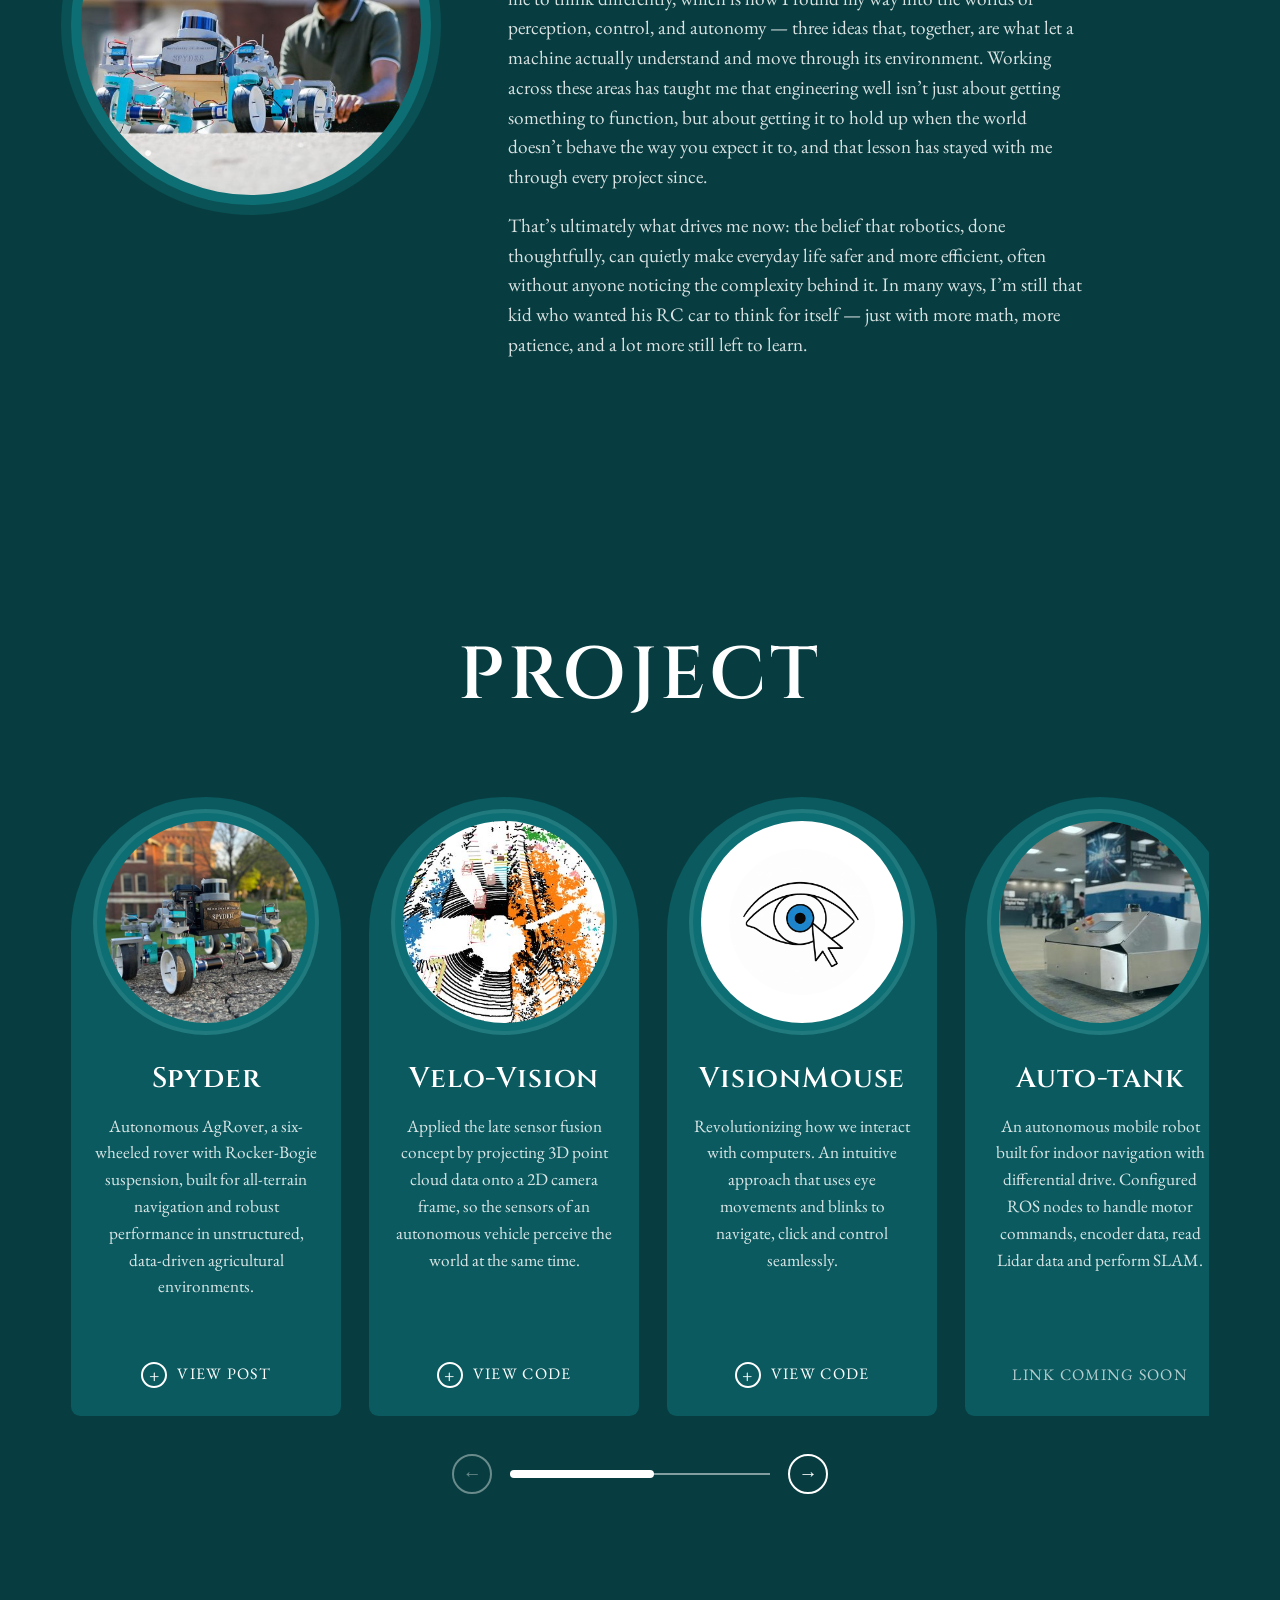
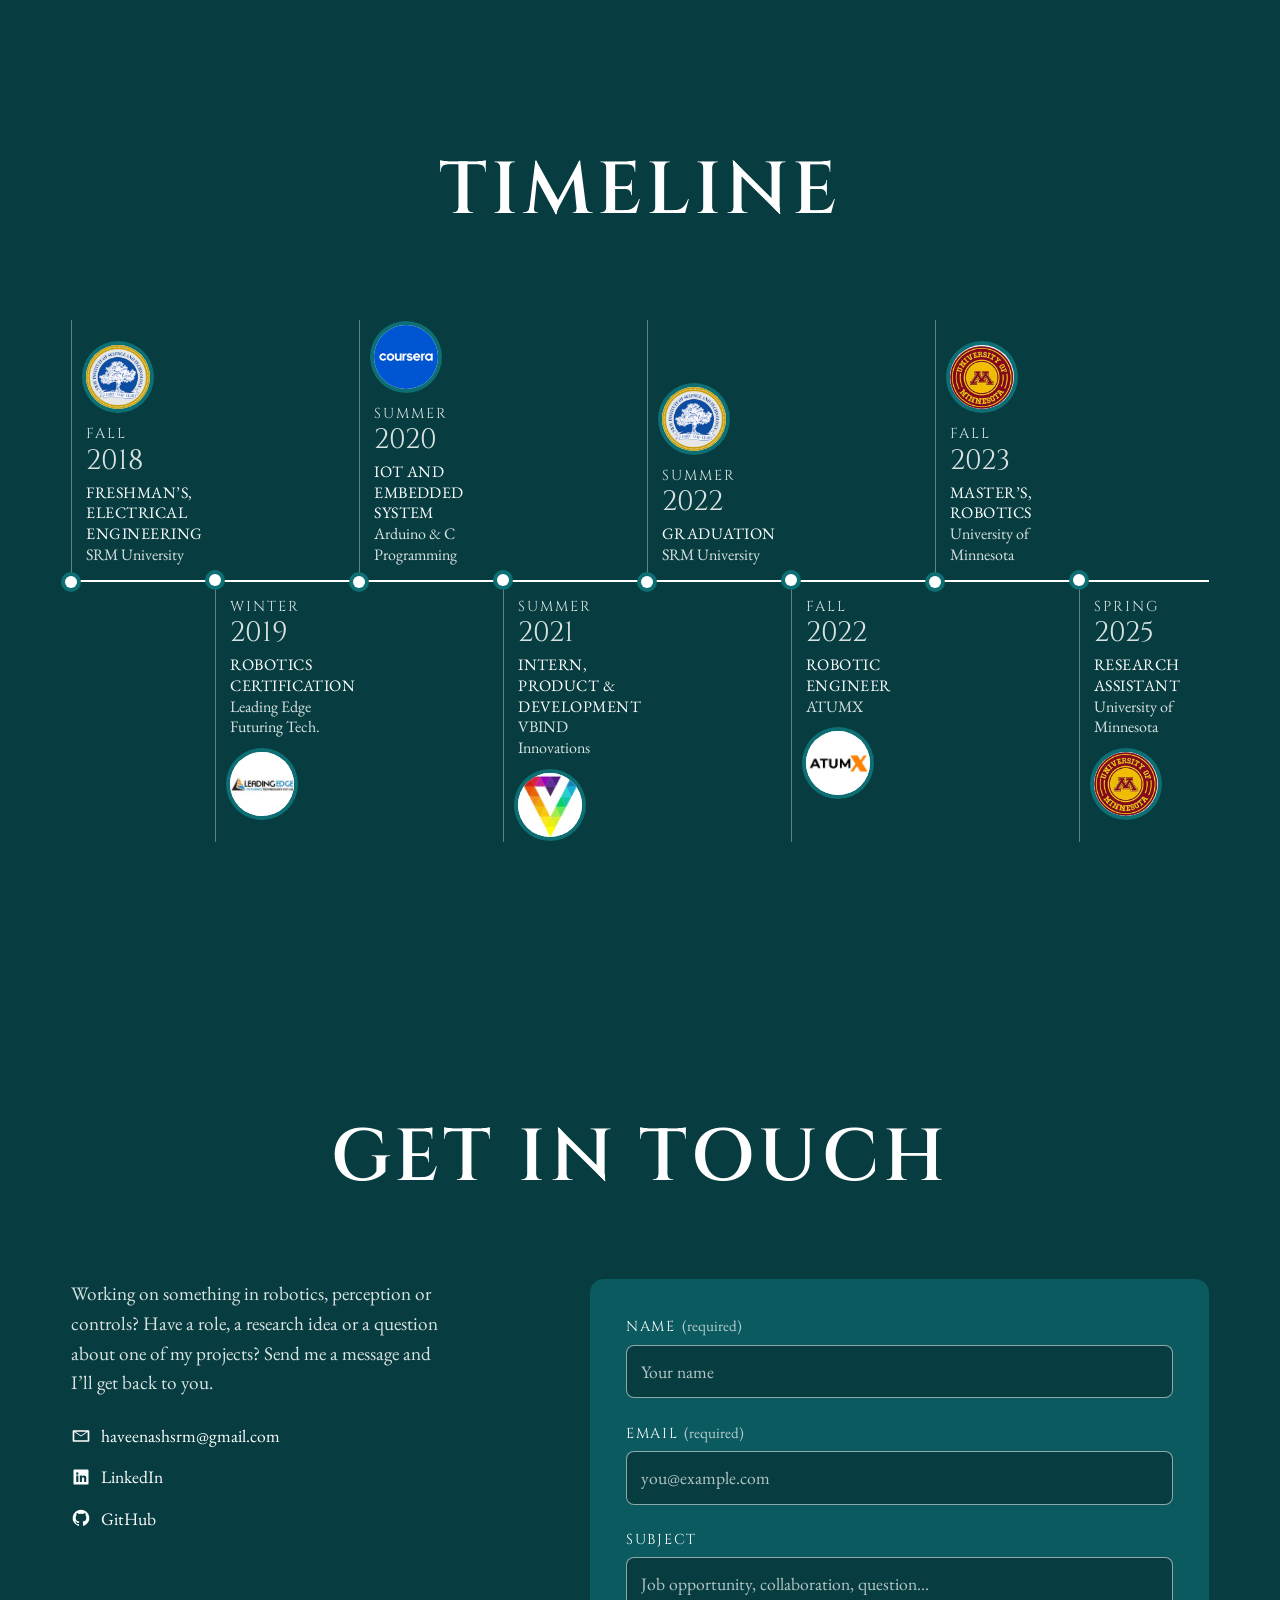
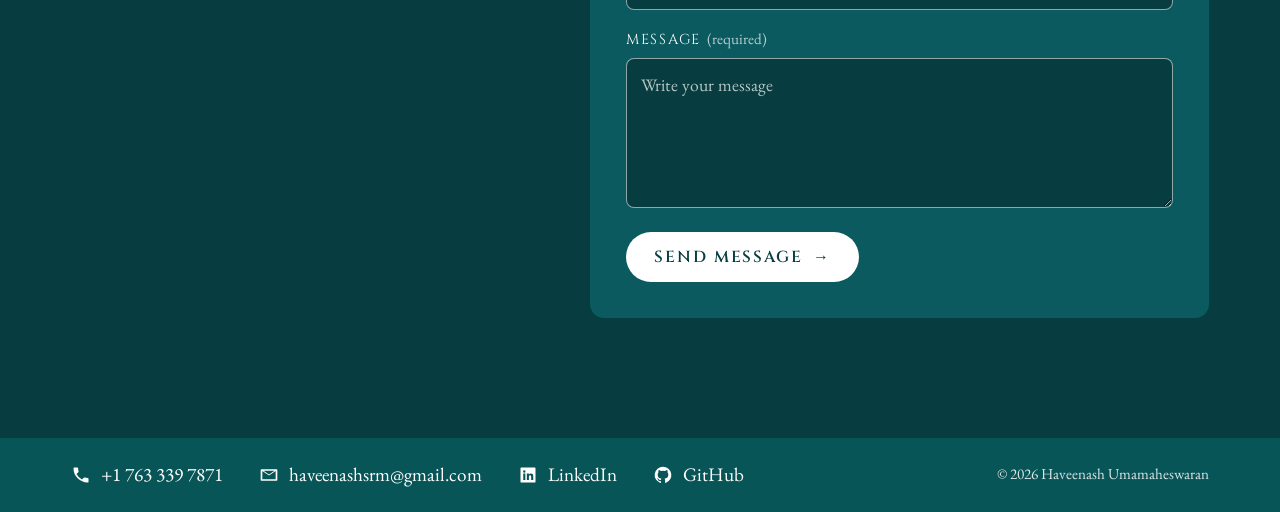
==== commit 21ece4df: "Update About Me text Replace the bio with the new three-paragraph version.  Co-Authored-By: Claude O" ====
--- a/index.html
+++ b/index.html
@@ -392,9 +392,10 @@
       <div class="about-grid">
         <div class="portrait"><img src="assets/img/profile.jpg" alt="Haveenash with a group of mobile robots outside a university building" width="900" height="600"></div>
         <div class="about-copy">
-          <p class="motto">LET YOUR INNOVATION MEET YOUR DREAM !</p>
-          <p>Ever since vividly remembering my dream of transforming my RC car into an autonomous vehicle, I have been inspired to pursue a career in robotics. That early spark of curiosity grew into a deep fascination with how machines perceive, move and interact with the world.</p>
-          <p>Over the years, I’ve explored this passion through hands-on projects, academic research and collaborative learning. My journey has taken me into the worlds of perception, control and autonomy, where I find joy in solving real-world problems through thoughtful engineering. I’m continually driven by the belief that robotics has the potential to make our lives safer and more efficient, and I’m excited to keep learning and building toward that vision.</p>
+          <p class="motto">LET YOUR INNOVATION MEET YOUR DREAM!</p>
+          <p>It began with a simple, stubborn idea I couldn’t shake — the thought of turning my old RC car into something that could sense its surroundings and move on its own, which is what first pulled me toward robotics in a real way. That early spark of curiosity didn’t fade with time; instead, it slowly deepened into a genuine fascination with how machines perceive the world, decide what to do, and act within it.</p>
+          <p>Over the years, that fascination has taken shape through hands-on projects, academic research, and long stretches of learning alongside people who pushed me to think differently, which is how I found my way into the worlds of perception, control, and autonomy — three ideas that, together, are what let a machine actually understand and move through its environment. Working across these areas has taught me that engineering well isn’t just about getting something to function, but about getting it to hold up when the world doesn’t behave the way you expect it to, and that lesson has stayed with me through every project since.</p>
+          <p>That’s ultimately what drives me now: the belief that robotics, done thoughtfully, can quietly make everyday life safer and more efficient, often without anyone noticing the complexity behind it. In many ways, I’m still that kid who wanted his RC car to think for itself — just with more math, more patience, and a lot more still left to learn.</p>
         </div>
       </div>
     </div>
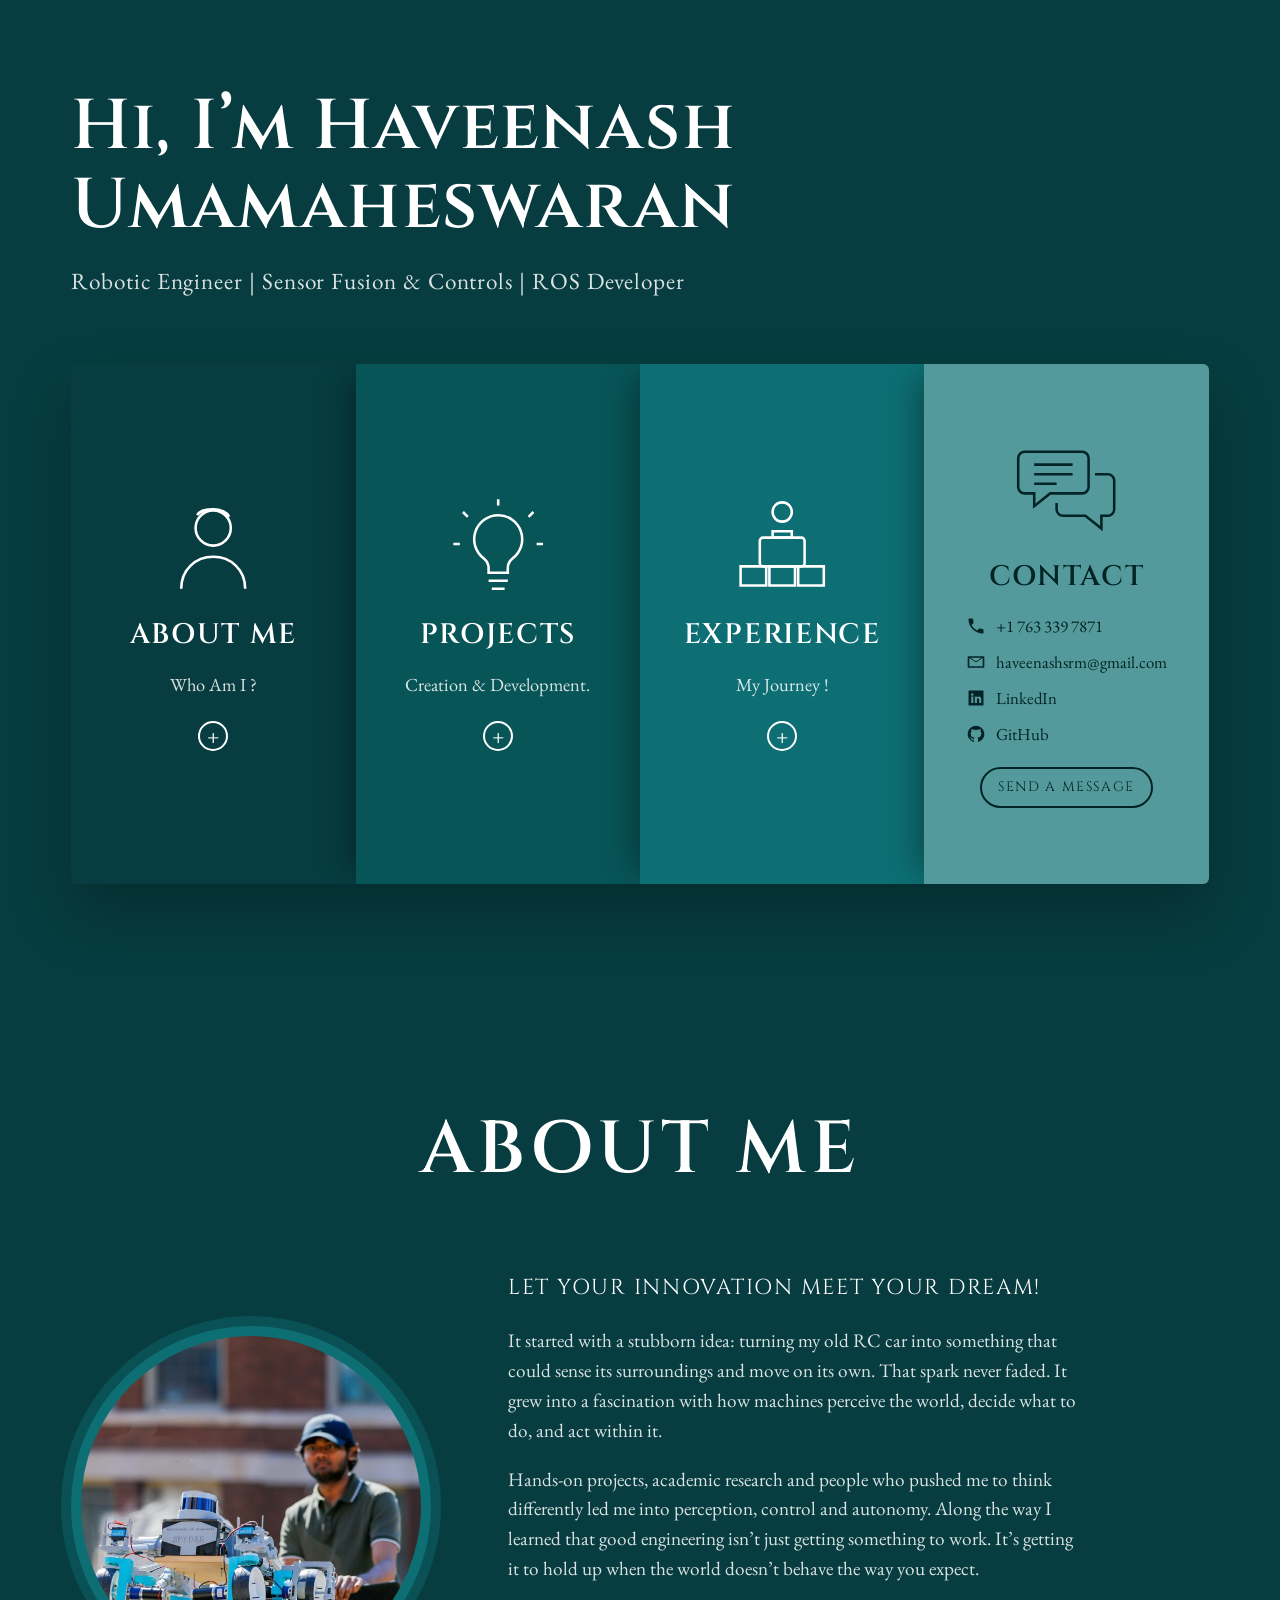
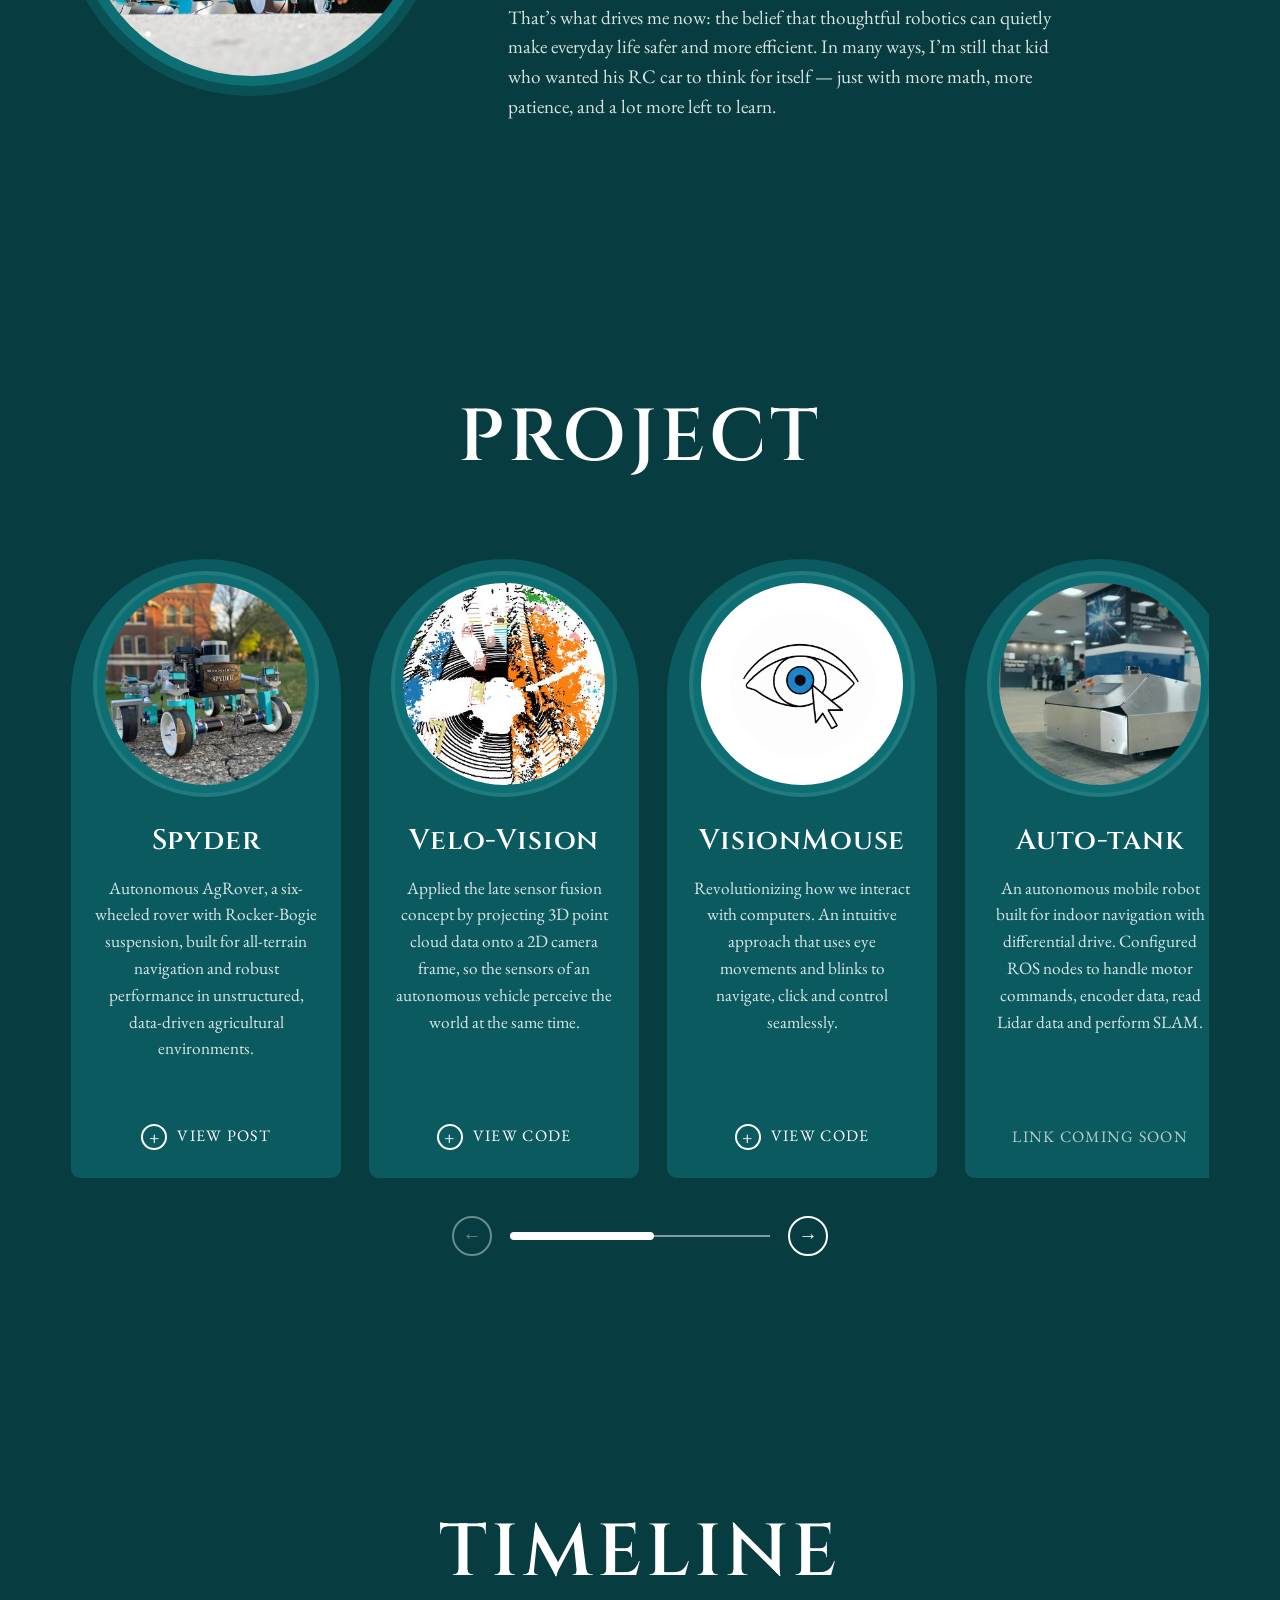
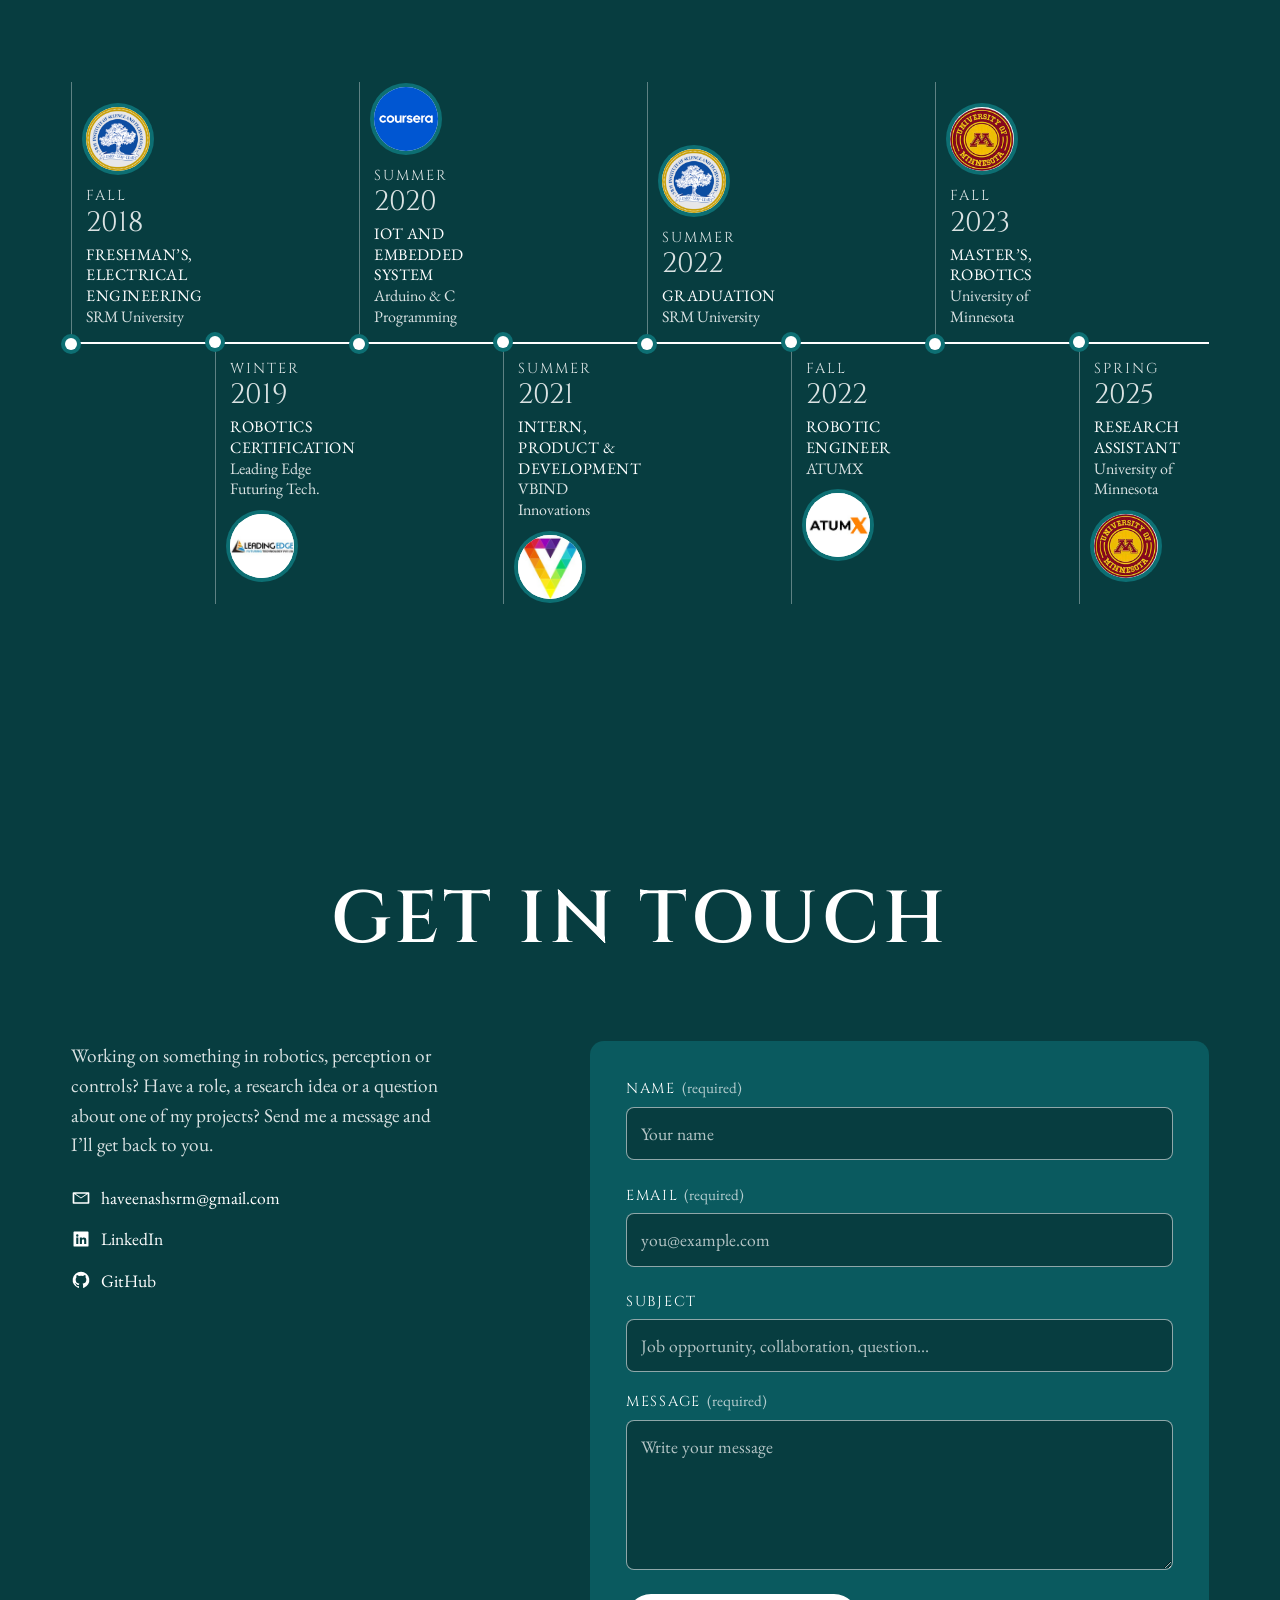
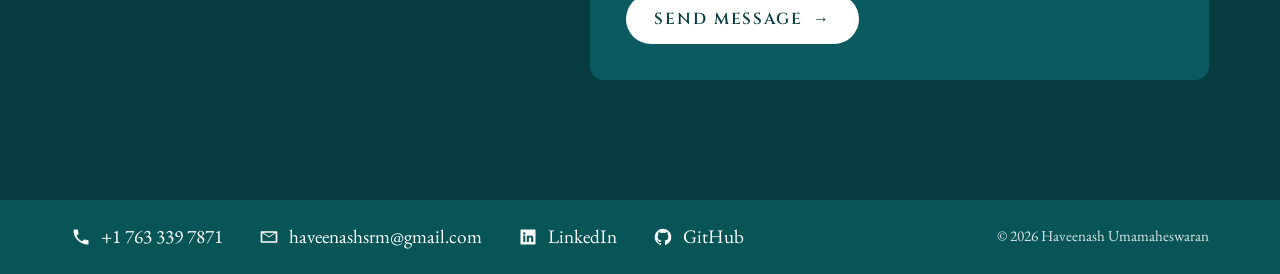
==== commit d0308fd2: "Shorten About Me text Condense the bio to three short paragraphs, keeping the RC car origin, the per" ====
--- a/index.html
+++ b/index.html
@@ -393,9 +393,9 @@
         <div class="portrait"><img src="assets/img/profile.jpg" alt="Haveenash with a group of mobile robots outside a university building" width="900" height="600"></div>
         <div class="about-copy">
           <p class="motto">LET YOUR INNOVATION MEET YOUR DREAM!</p>
-          <p>It began with a simple, stubborn idea I couldn’t shake — the thought of turning my old RC car into something that could sense its surroundings and move on its own, which is what first pulled me toward robotics in a real way. That early spark of curiosity didn’t fade with time; instead, it slowly deepened into a genuine fascination with how machines perceive the world, decide what to do, and act within it.</p>
-          <p>Over the years, that fascination has taken shape through hands-on projects, academic research, and long stretches of learning alongside people who pushed me to think differently, which is how I found my way into the worlds of perception, control, and autonomy — three ideas that, together, are what let a machine actually understand and move through its environment. Working across these areas has taught me that engineering well isn’t just about getting something to function, but about getting it to hold up when the world doesn’t behave the way you expect it to, and that lesson has stayed with me through every project since.</p>
-          <p>That’s ultimately what drives me now: the belief that robotics, done thoughtfully, can quietly make everyday life safer and more efficient, often without anyone noticing the complexity behind it. In many ways, I’m still that kid who wanted his RC car to think for itself — just with more math, more patience, and a lot more still left to learn.</p>
+          <p>It started with a stubborn idea: turning my old RC car into something that could sense its surroundings and move on its own. That spark never faded. It grew into a fascination with how machines perceive the world, decide what to do, and act within it.</p>
+          <p>Hands-on projects, academic research and people who pushed me to think differently led me into perception, control and autonomy. Along the way I learned that good engineering isn’t just getting something to work. It’s getting it to hold up when the world doesn’t behave the way you expect.</p>
+          <p>That’s what drives me now: the belief that thoughtful robotics can quietly make everyday life safer and more efficient. In many ways, I’m still that kid who wanted his RC car to think for itself — just with more math, more patience, and a lot more left to learn.</p>
         </div>
       </div>
     </div>
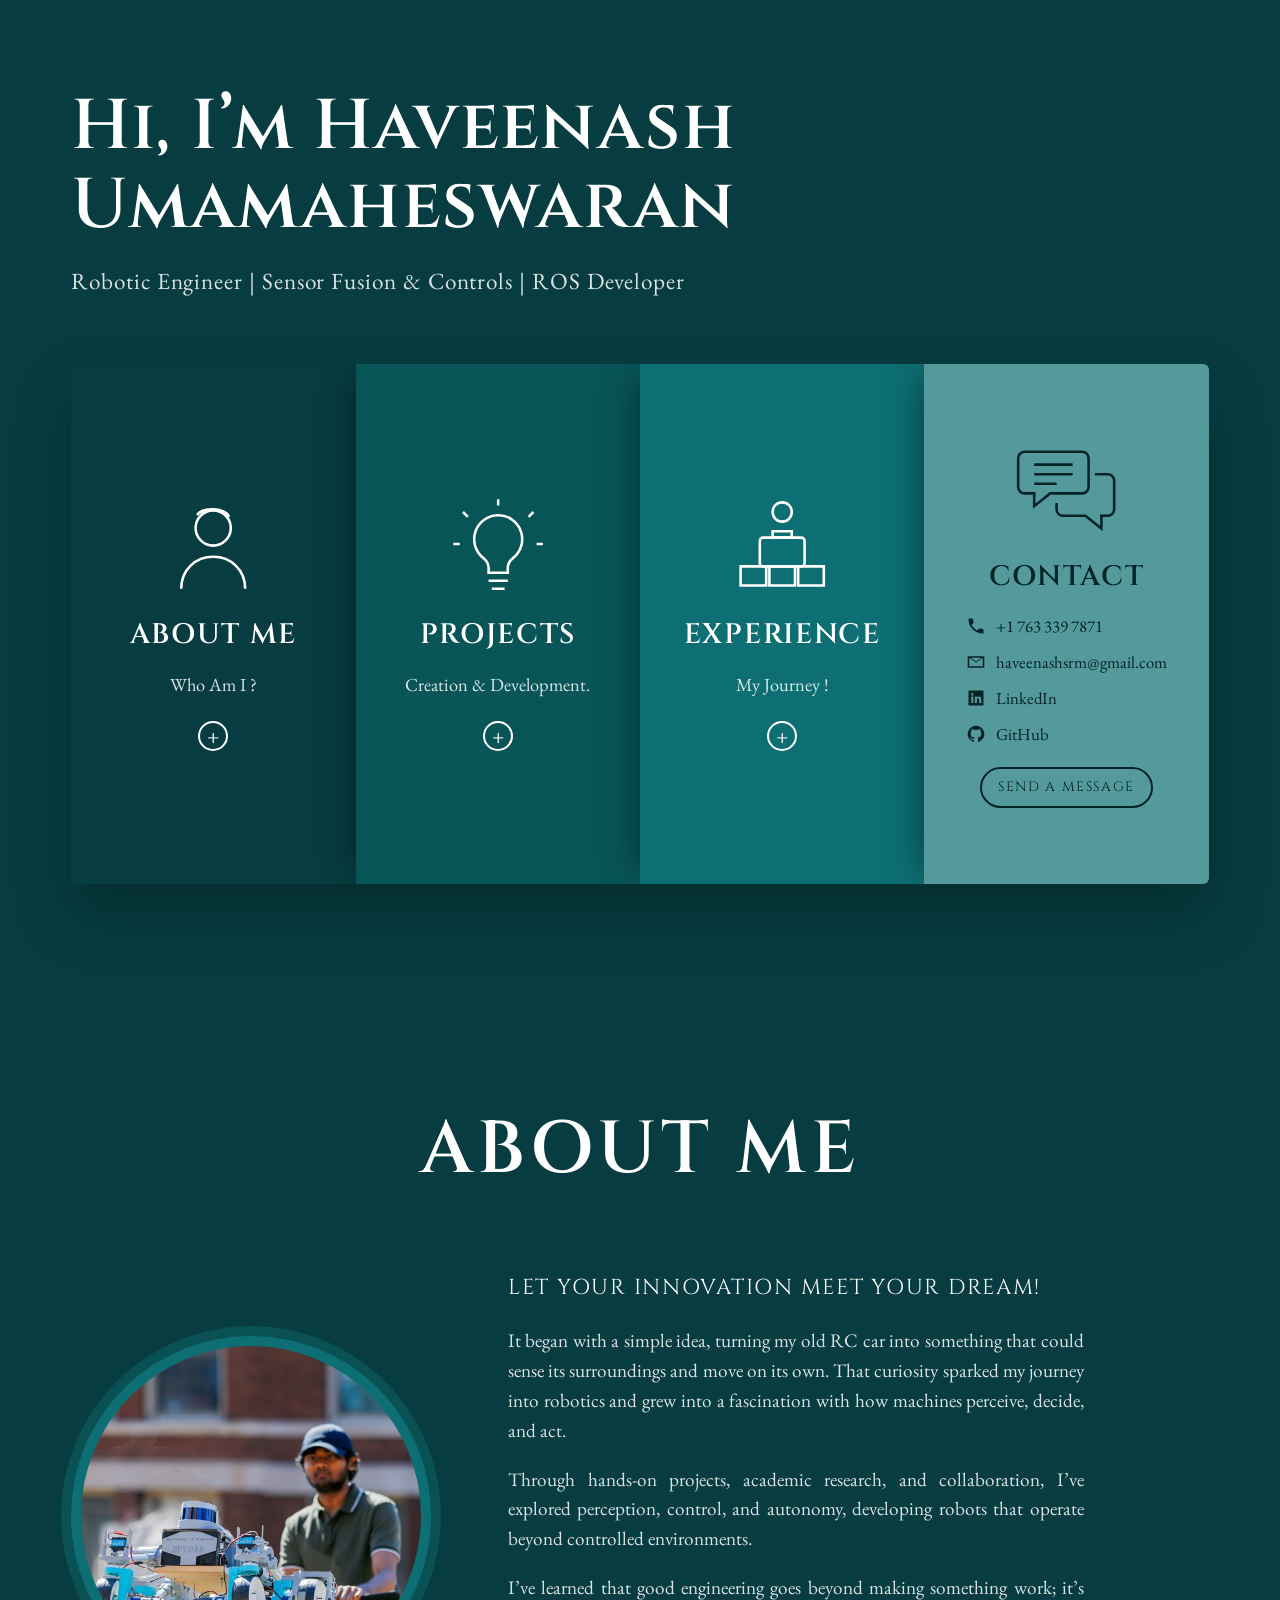
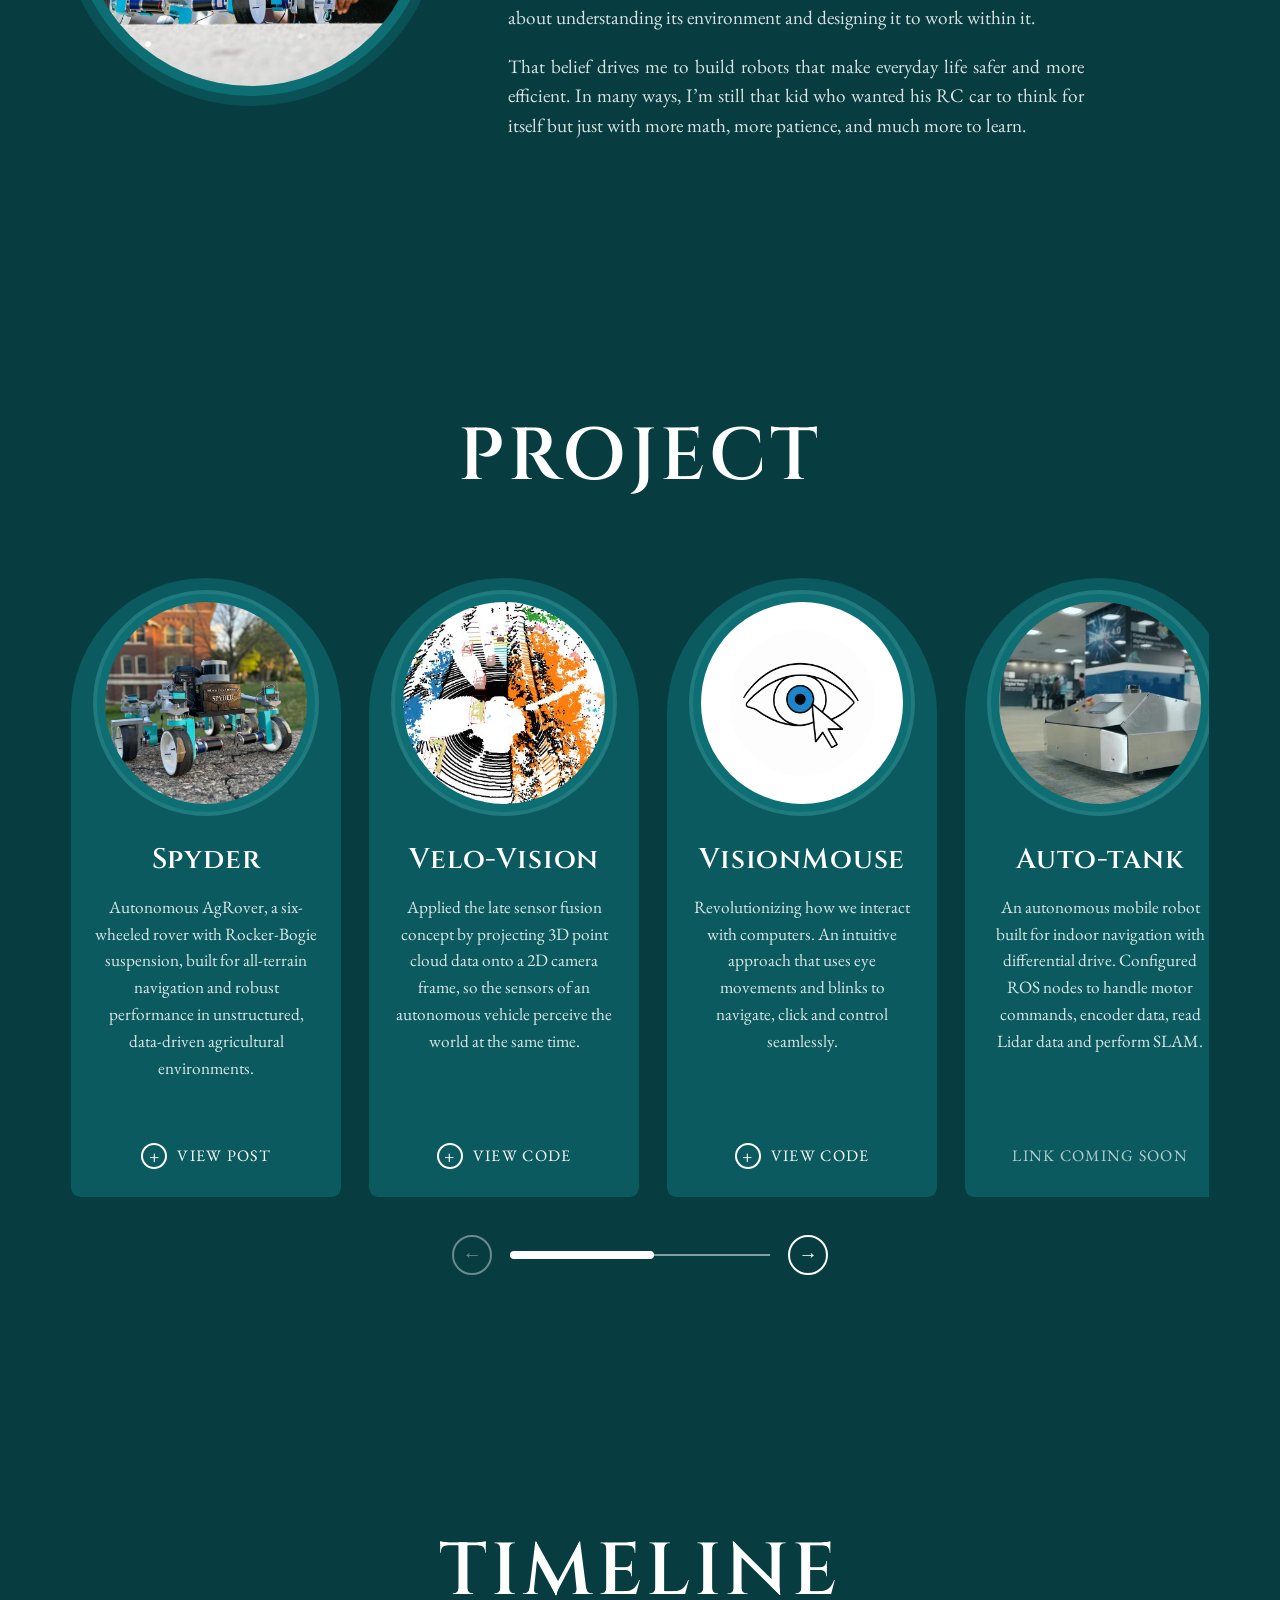
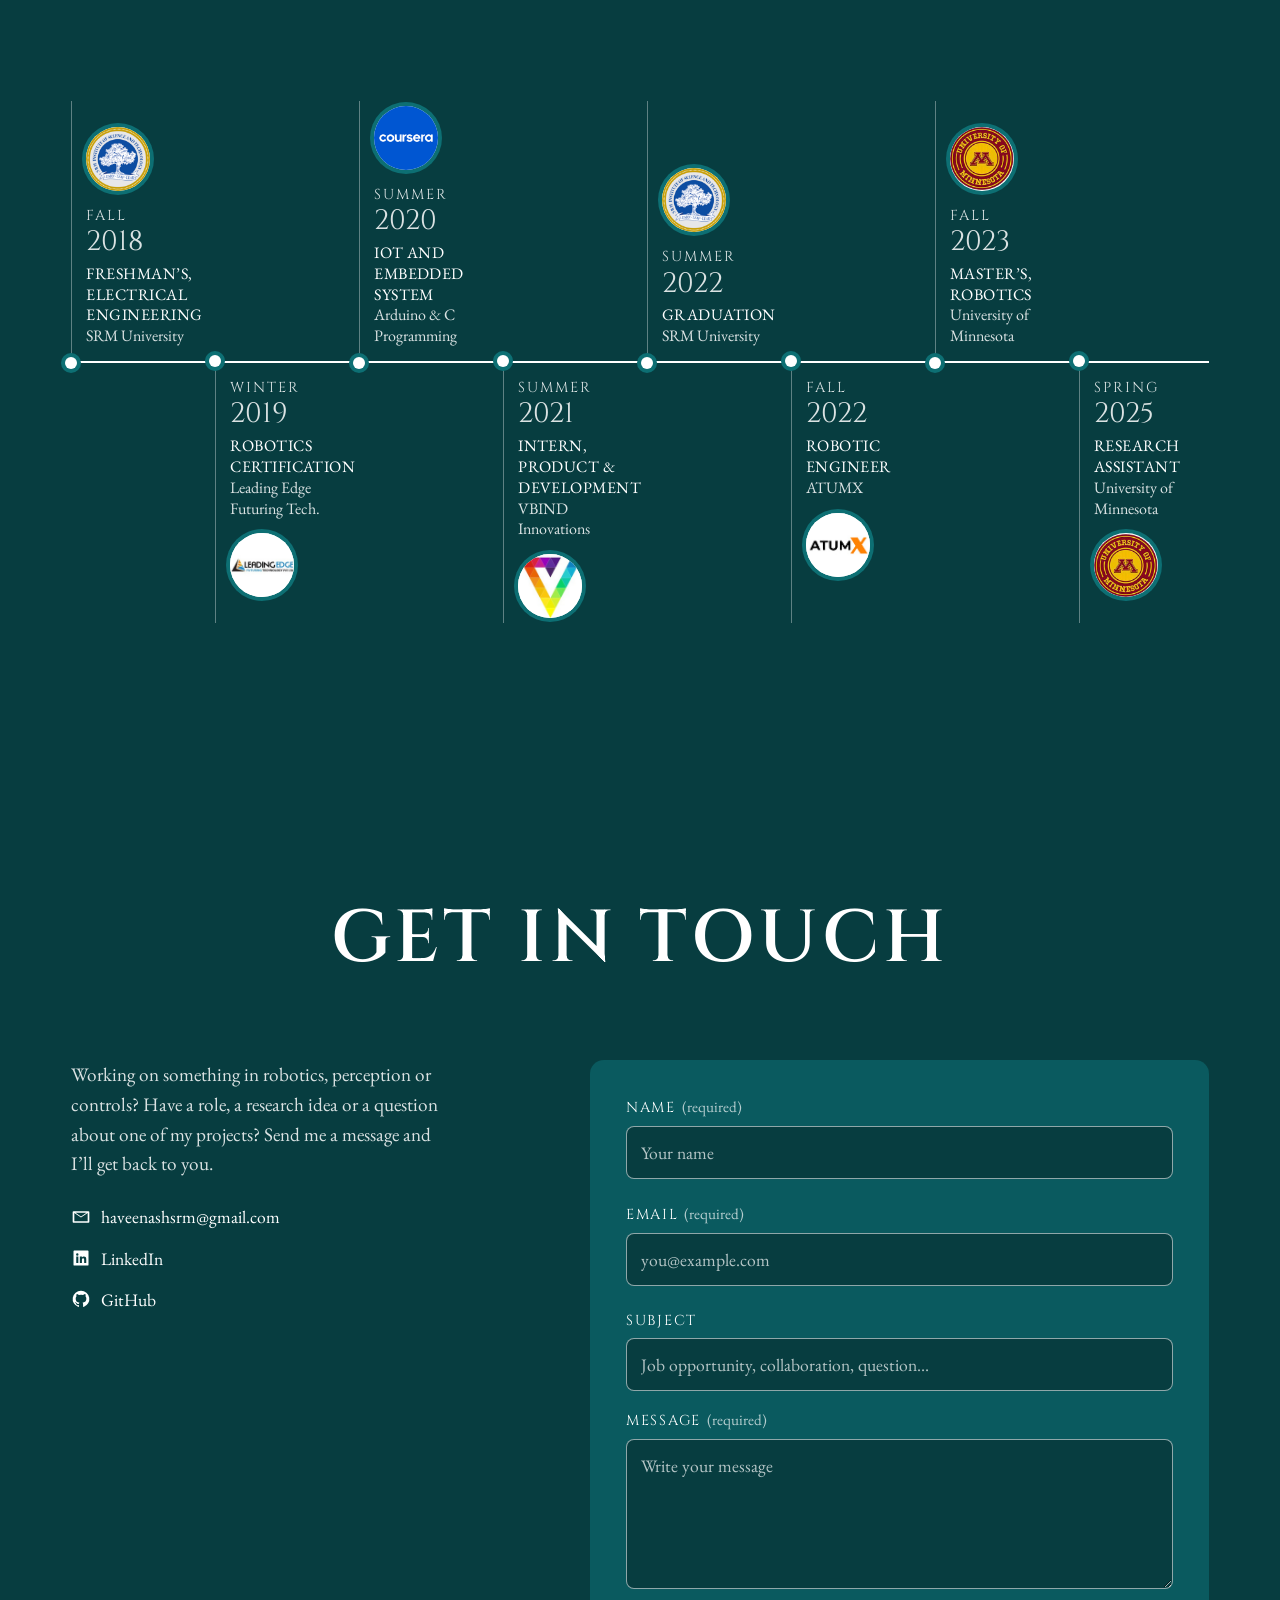
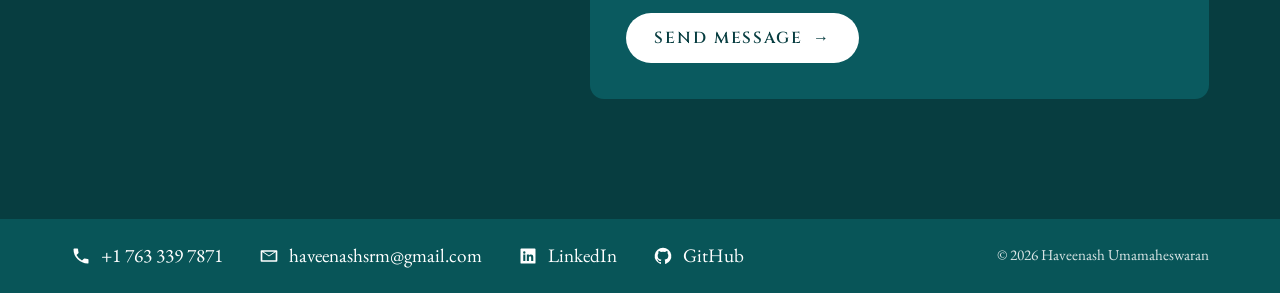
==== commit 7d40299d: "Replace About Me text and justify it Use the new four-paragraph bio and justify the paragraphs, with" ====
--- a/index.html
+++ b/index.html
@@ -139,7 +139,8 @@
     letter-spacing: .08em;
     margin: 0 0 16px;
   }
-  .about-copy p { margin: 0 0 1em; max-width: 64ch; color: var(--ink-soft); }
+  .about-copy p { margin: 0 0 1em; max-width: 64ch; color: var(--ink-soft); text-align: justify; hyphens: auto; -webkit-hyphens: auto; }
+  .about-copy p.motto { text-align: left; }
   .about-copy p:first-of-type { color: var(--ink); }
 
   /* ---------- Projects ---------- */
@@ -314,7 +315,6 @@
     .about-grid { grid-template-columns: 1fr; justify-items: center; }
     .contact-grid { grid-template-columns: 1fr; }
     .portrait { width: min(300px, 80%); }
-    .about-copy { text-align: left; }
     .track { grid-auto-columns: 82%; }
     .timeline { grid-template-columns: 2px 1fr; grid-template-rows: none; column-gap: 0; row-gap: 26px; }
     .timeline::before { grid-column: 1; grid-row: 1 / span 8; }
@@ -393,9 +393,10 @@
         <div class="portrait"><img src="assets/img/profile.jpg" alt="Haveenash with a group of mobile robots outside a university building" width="900" height="600"></div>
         <div class="about-copy">
           <p class="motto">LET YOUR INNOVATION MEET YOUR DREAM!</p>
-          <p>It started with a stubborn idea: turning my old RC car into something that could sense its surroundings and move on its own. That spark never faded. It grew into a fascination with how machines perceive the world, decide what to do, and act within it.</p>
-          <p>Hands-on projects, academic research and people who pushed me to think differently led me into perception, control and autonomy. Along the way I learned that good engineering isn’t just getting something to work. It’s getting it to hold up when the world doesn’t behave the way you expect.</p>
-          <p>That’s what drives me now: the belief that thoughtful robotics can quietly make everyday life safer and more efficient. In many ways, I’m still that kid who wanted his RC car to think for itself — just with more math, more patience, and a lot more left to learn.</p>
+          <p>It began with a simple idea, turning my old RC car into something that could sense its surroundings and move on its own. That curiosity sparked my journey into robotics and grew into a fascination with how machines perceive, decide, and act.</p>
+          <p>Through hands-on projects, academic research, and collaboration, I’ve explored perception, control, and autonomy, developing robots that operate beyond controlled environments.</p>
+          <p>I’ve learned that good engineering goes beyond making something work; it’s about understanding its environment and designing it to work within it.</p>
+          <p>That belief drives me to build robots that make everyday life safer and more efficient. In many ways, I’m still that kid who wanted his RC car to think for itself but just with more math, more patience, and much more to learn.</p>
         </div>
       </div>
     </div>
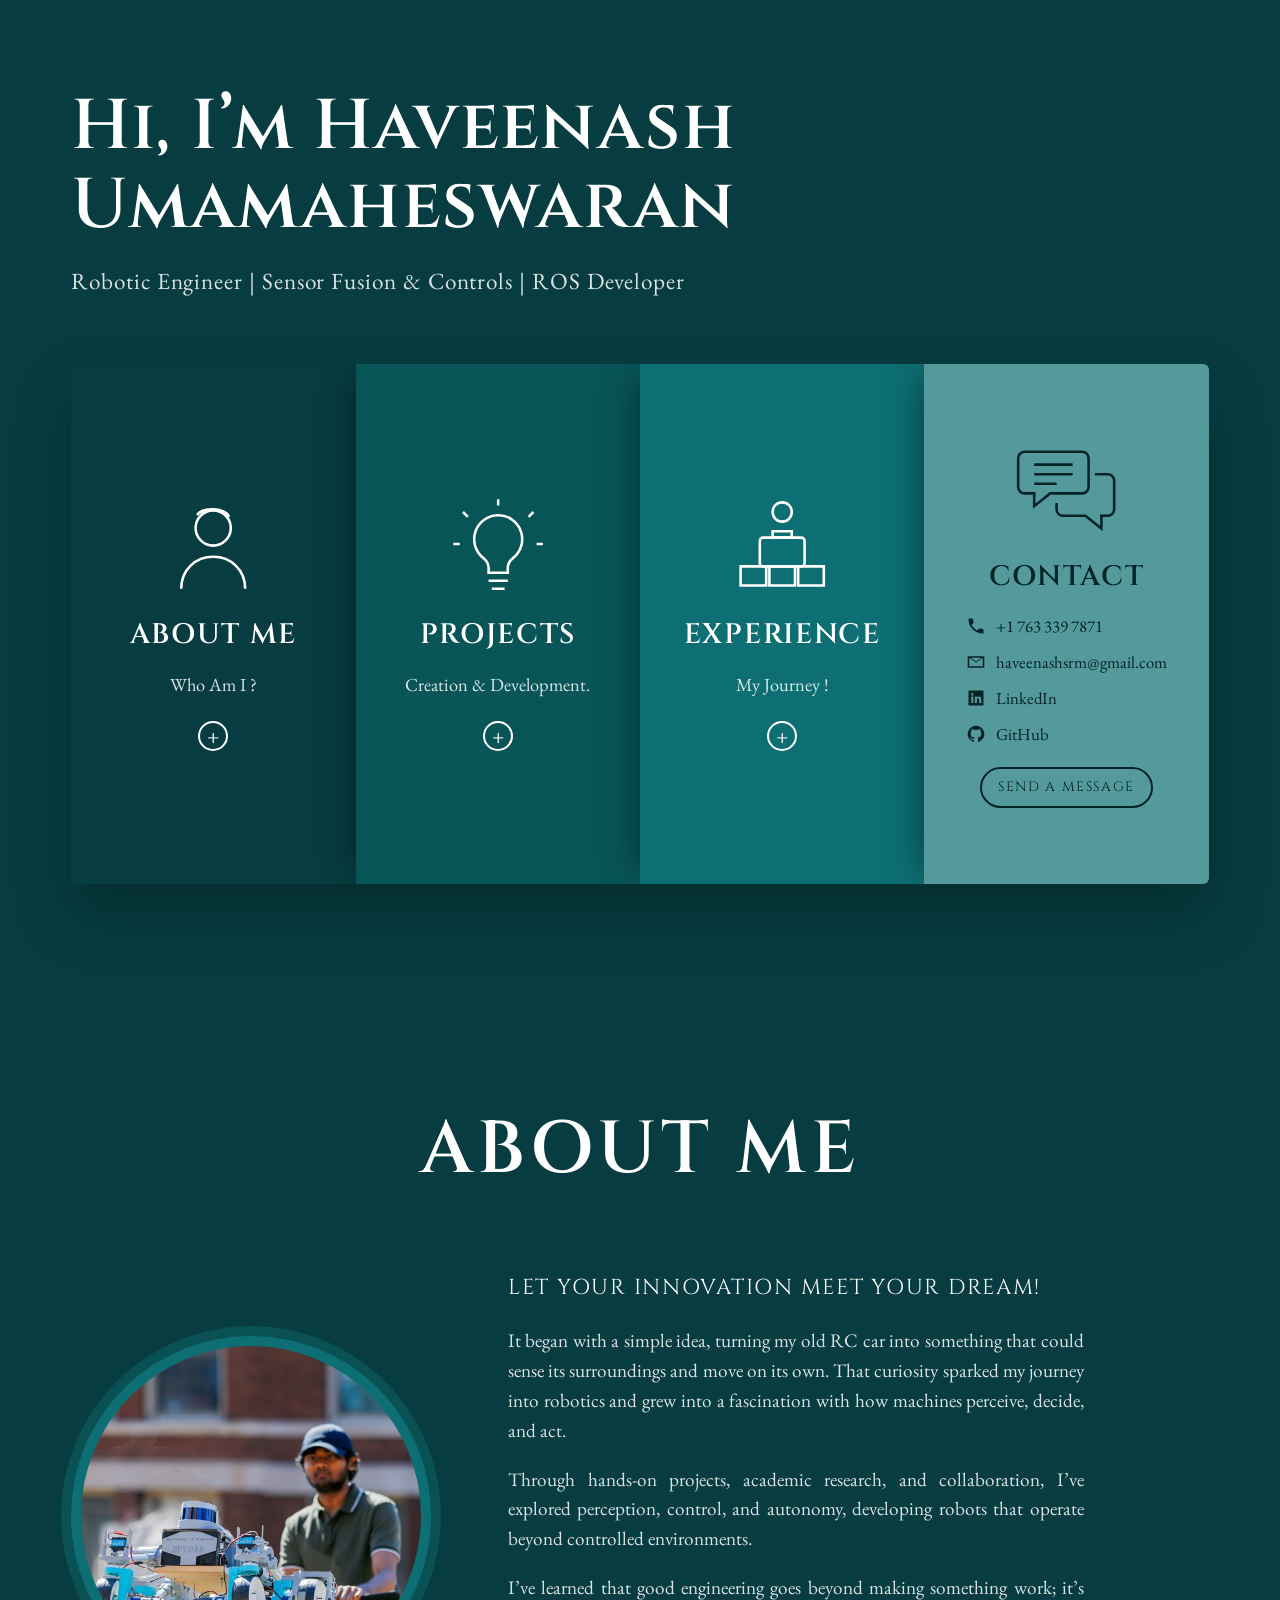
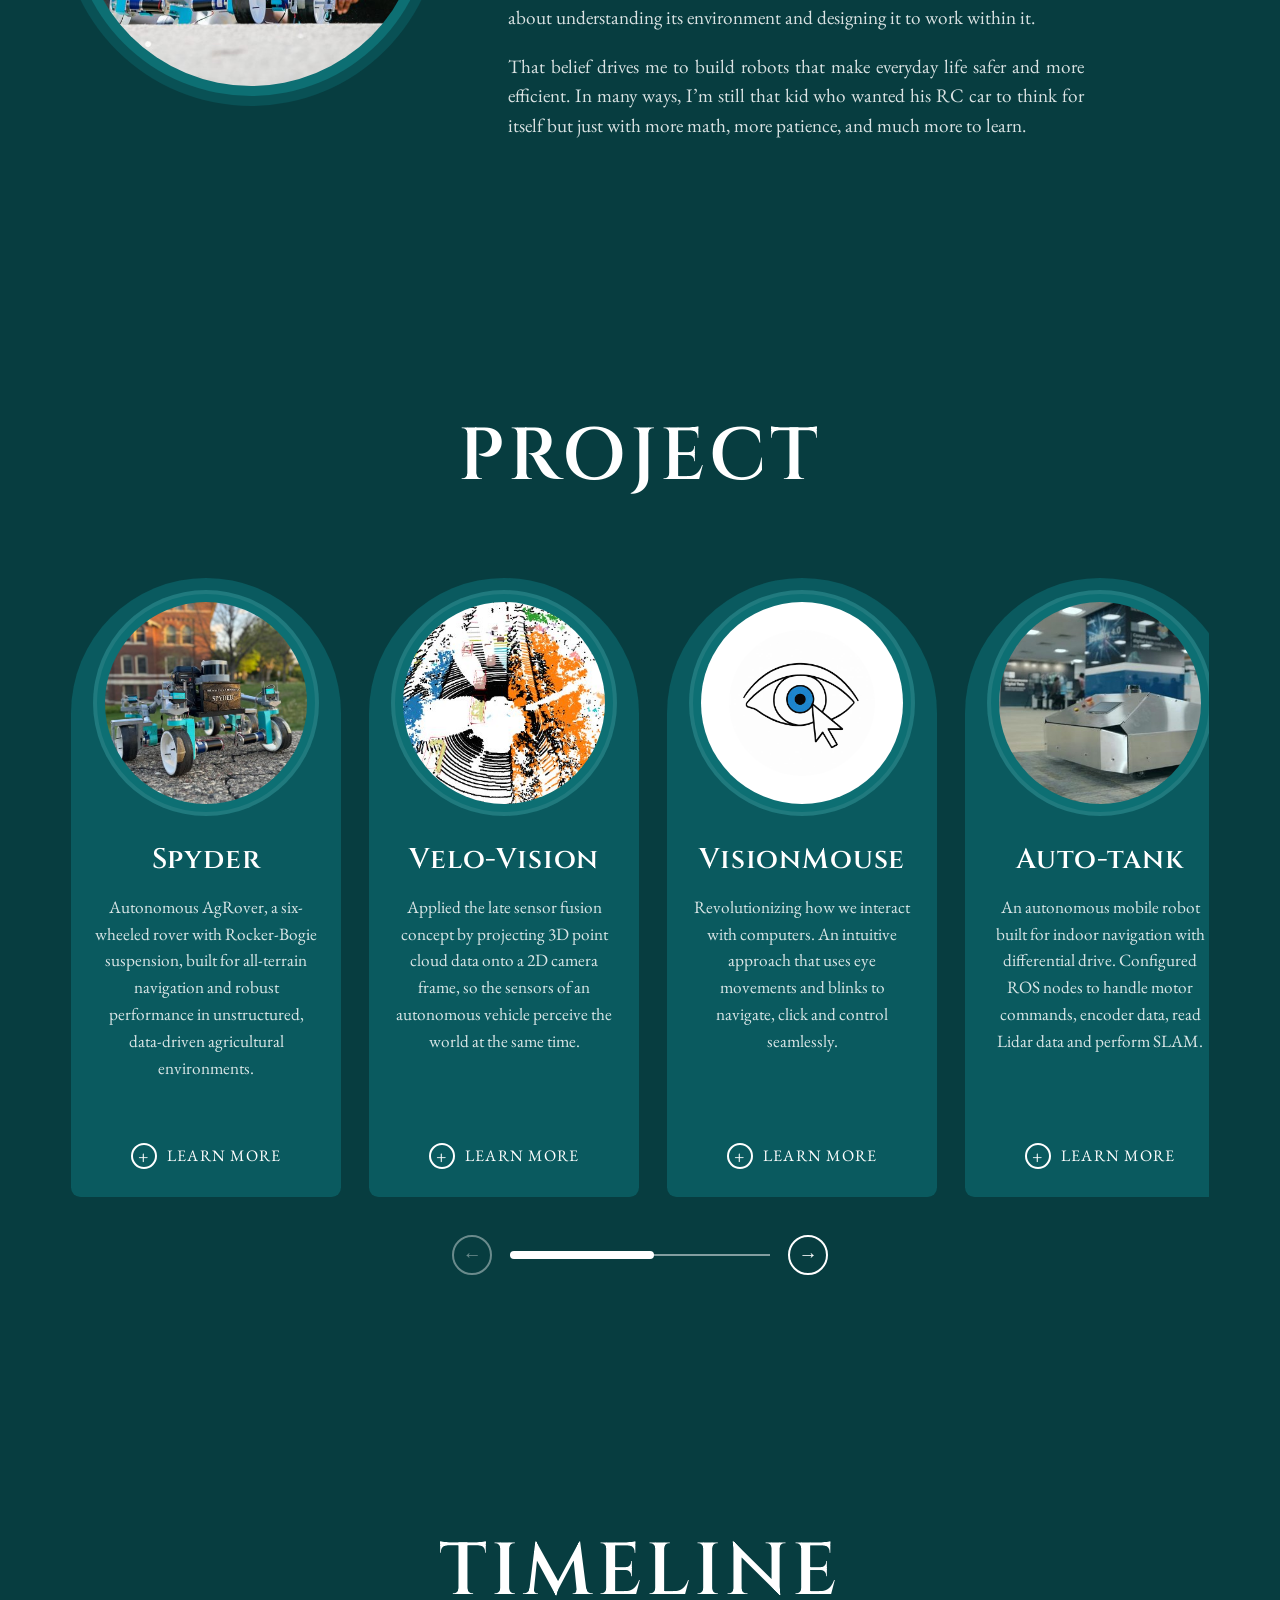
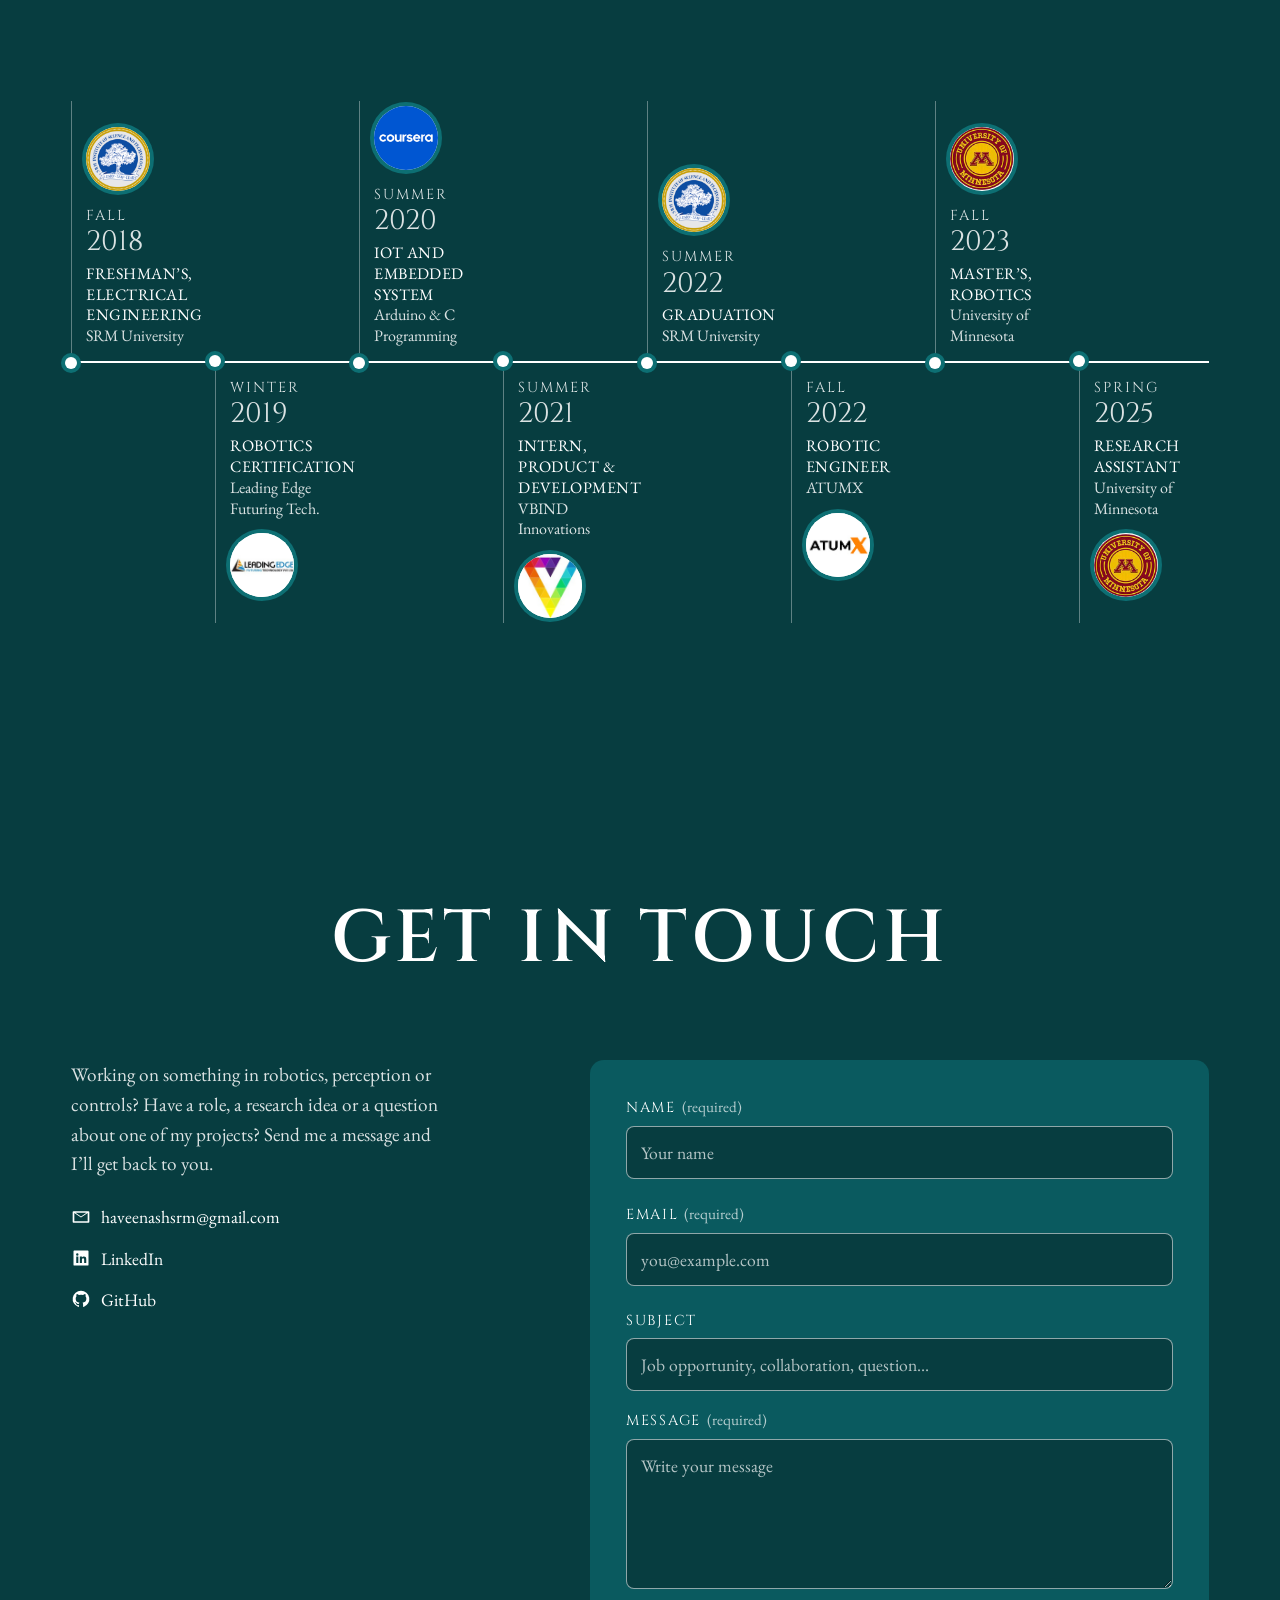
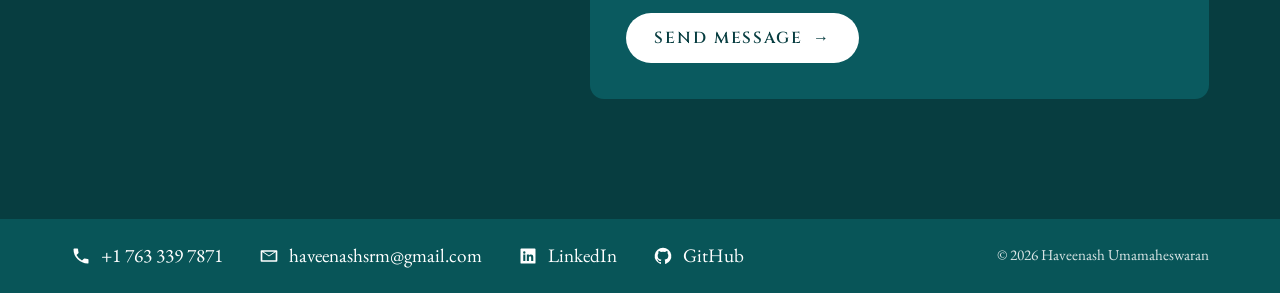
==== commit 28a90404: "Add project detail pages Seven project pages generated from tools/build_projects.py, with an overvie" ====
--- a/index.html
+++ b/index.html
@@ -280,6 +280,7 @@
   .field input[aria-invalid="true"], .field textarea[aria-invalid="true"] { border-width: 2px; border-style: dashed; }
   .field .err { font-size: 1rem; min-height: 0; }
   .field .err:not(:empty)::before { content: "⚠ "; }
+  .sr-only { position: absolute; width: 1px; height: 1px; overflow: hidden; clip: rect(0 0 0 0); white-space: nowrap; }
   .hp { position: absolute; left: -9999px; width: 1px; height: 1px; overflow: hidden; }
   .form-foot { display: flex; flex-wrap: wrap; align-items: center; gap: 14px 20px; }
   .send {
@@ -374,10 +375,10 @@
         <svg class="icon" viewBox="0 0 64 64" aria-hidden="true"><path d="M6 8h36a4 4 0 0 1 4 4v18a4 4 0 0 1-4 4H22l-10 8v-8H6a4 4 0 0 1-4-4V12a4 4 0 0 1 4-4z"/><path d="M50 22h8a4 4 0 0 1 4 4v18a4 4 0 0 1-4 4h-4v8l-10-8H30a4 4 0 0 1-4-4v-4"/><path d="M12 16h24M12 22h24M12 28h14"/></svg>
         <h2>CONTACT</h2>
         <ul class="contact-list">
-          <li><svg aria-hidden="true"><use href="#i-phone"/></svg><a href="tel:+17633397871">+1 763 339 7871</a></li>
-          <li><svg aria-hidden="true"><use href="#i-mail"/></svg><a href="mailto:haveenashsrm@gmail.com">haveenashsrm@gmail.com</a></li>
-          <li><svg aria-hidden="true"><use href="#i-linkedin"/></svg><a href="https://www.linkedin.com/in/haveenash-umamaheswaran/" target="_blank" rel="noopener">LinkedIn</a></li>
-          <li><svg aria-hidden="true"><use href="#i-github"/></svg><a href="https://github.com/Havee005" target="_blank" rel="noopener">GitHub</a></li>
+          <li><svg aria-hidden="true"><use href="#i-phone"/></svg><a data-goatcounter-click="link-phone" href="tel:+17633397871">+1 763 339 7871</a></li>
+          <li><svg aria-hidden="true"><use href="#i-mail"/></svg><a data-goatcounter-click="link-email" href="mailto:haveenashsrm@gmail.com">haveenashsrm@gmail.com</a></li>
+          <li><svg aria-hidden="true"><use href="#i-linkedin"/></svg><a data-goatcounter-click="link-linkedin" href="https://www.linkedin.com/in/haveenash-umamaheswaran/" target="_blank" rel="noopener">LinkedIn</a></li>
+          <li><svg aria-hidden="true"><use href="#i-github"/></svg><a data-goatcounter-click="link-github" href="https://github.com/Havee005" target="_blank" rel="noopener">GitHub</a></li>
         </ul>
         <a class="cta" href="#message">SEND A MESSAGE</a>
       </div>
@@ -411,43 +412,43 @@
             <div class="rings"><img src="assets/img/spyder.jpg" alt="Spyder six-wheeled rover on pavement" loading="lazy"></div>
             <h3>Spyder</h3>
             <p>Autonomous AgRover, a six-wheeled rover with Rocker-Bogie suspension, built for all-terrain navigation and robust performance in unstructured, data-driven agricultural environments.</p>
-            <a class="more" href="https://www.linkedin.com/posts/adityapachpute_spyder-rooted-in-tech-rising-in-yield-ugcPost-7328853697474560000-rAJJ" target="_blank" rel="noopener"><span class="plus" aria-hidden="true">+</span>View post</a>
+            <a data-goatcounter-click="details-spyder" class="more" href="projects/spyder/"><span class="plus" aria-hidden="true">+</span>Learn more<span class="sr-only"> about Spyder</span></a>
           </article>
           <article class="project">
             <div class="rings"><img src="assets/img/velo-vision.jpg" alt="Lidar point cloud projected onto a camera image" loading="lazy"></div>
             <h3>Velo-Vision</h3>
             <p>Applied the late sensor fusion concept by projecting 3D point cloud data onto a 2D camera frame, so the sensors of an autonomous vehicle perceive the world at the same time.</p>
-            <a class="more" href="https://github.com/Havee005/Velo-Vision" target="_blank" rel="noopener"><span class="plus" aria-hidden="true">+</span>View code</a>
+            <a data-goatcounter-click="details-velo-vision" class="more" href="projects/velo-vision/"><span class="plus" aria-hidden="true">+</span>Learn more<span class="sr-only"> about Velo-Vision</span></a>
           </article>
           <article class="project">
             <div class="rings"><img class="contain" src="assets/img/visionmouse.jpg" alt="Eye with a mouse cursor icon" loading="lazy"></div>
             <h3>VisionMouse</h3>
             <p>Revolutionizing how we interact with computers. An intuitive approach that uses eye movements and blinks to navigate, click and control seamlessly.</p>
-            <a class="more" href="https://github.com/Havee005/VisionMouse" target="_blank" rel="noopener"><span class="plus" aria-hidden="true">+</span>View code</a>
+            <a data-goatcounter-click="details-visionmouse" class="more" href="projects/visionmouse/"><span class="plus" aria-hidden="true">+</span>Learn more<span class="sr-only"> about VisionMouse</span></a>
           </article>
           <article class="project">
             <div class="rings"><img src="assets/img/auto-tank.jpg" alt="Auto-tank mobile robot in an indoor hall" loading="lazy"></div>
             <h3>Auto-tank</h3>
             <p>An autonomous mobile robot built for indoor navigation with differential drive. Configured ROS nodes to handle motor commands, encoder data, read Lidar data and perform SLAM.</p>
-            <span class="no-link">Link coming soon</span>
+            <a data-goatcounter-click="details-auto-tank" class="more" href="projects/auto-tank/"><span class="plus" aria-hidden="true">+</span>Learn more<span class="sr-only"> about Auto-tank</span></a>
           </article>
           <article class="project">
             <div class="rings"><img src="assets/img/flexible-manipulator.jpg" alt="Segmented continuum robot arm" loading="lazy"></div>
             <h3>Flexible Manipulator</h3>
             <p>The Continuum Robot mimics the bending motion of biological creatures like octopus tentacles and elephant trunks. Its flexibility makes it ideal for minimally invasive surgery and fruit picking tasks.</p>
-            <a class="more" href="https://github.com/Havee005/Flexible-Manipulator" target="_blank" rel="noopener"><span class="plus" aria-hidden="true">+</span>View code</a>
+            <a data-goatcounter-click="details-flexible-manipulator" class="more" href="projects/flexible-manipulator/"><span class="plus" aria-hidden="true">+</span>Learn more<span class="sr-only"> about Flexible Manipulator</span></a>
           </article>
           <article class="project">
             <div class="rings"><img src="assets/img/electric-cycle.jpg" alt="Bicycle converted to an electric bike" loading="lazy"></div>
             <h3>Electric Cycle</h3>
             <p>With rising fuel costs, we built an affordable, efficient and eco-friendly e-bike tailored for delivery workers. Modified from a regular bicycle, it offers a 60 km range on a full charge and reaches speeds up to 35 km/h.</p>
-            <span class="no-link">Link coming soon</span>
+            <a data-goatcounter-click="details-electric-cycle" class="more" href="projects/electric-cycle/"><span class="plus" aria-hidden="true">+</span>Learn more<span class="sr-only"> about Electric Cycle</span></a>
           </article>
           <article class="project">
             <div class="rings"><img src="assets/img/wall-cutting-robot.jpg" alt="Team presenting the wall cutting robot at an exhibition" loading="lazy"></div>
             <h3>Wall Cutting Robot</h3>
             <p>This wall-cutting robot operates via smartphone within a 20-meter range, efficiently carving spaces for electrical and plumbing lines. Automating the task minimizes dust exposure and health risks for workers.</p>
-            <span class="no-link">Link coming soon</span>
+            <a data-goatcounter-click="details-wall-cutting-robot" class="more" href="projects/wall-cutting-robot/"><span class="plus" aria-hidden="true">+</span>Learn more<span class="sr-only"> about Wall Cutting Robot</span></a>
           </article>
         </div>
         <div class="carousel-nav">
@@ -513,9 +514,9 @@
         <div class="contact-intro">
           <p>Working on something in robotics, perception or controls? Have a role, a research idea or a question about one of my projects? Send me a message and I’ll get back to you.</p>
           <ul class="contact-list">
-            <li><svg aria-hidden="true"><use href="#i-mail"/></svg><a href="mailto:haveenashsrm@gmail.com">haveenashsrm@gmail.com</a></li>
-            <li><svg aria-hidden="true"><use href="#i-linkedin"/></svg><a href="https://www.linkedin.com/in/haveenash-umamaheswaran/" target="_blank" rel="noopener">LinkedIn</a></li>
-            <li><svg aria-hidden="true"><use href="#i-github"/></svg><a href="https://github.com/Havee005" target="_blank" rel="noopener">GitHub</a></li>
+            <li><svg aria-hidden="true"><use href="#i-mail"/></svg><a data-goatcounter-click="link-email" href="mailto:haveenashsrm@gmail.com">haveenashsrm@gmail.com</a></li>
+            <li><svg aria-hidden="true"><use href="#i-linkedin"/></svg><a data-goatcounter-click="link-linkedin" href="https://www.linkedin.com/in/haveenash-umamaheswaran/" target="_blank" rel="noopener">LinkedIn</a></li>
+            <li><svg aria-hidden="true"><use href="#i-github"/></svg><a data-goatcounter-click="link-github" href="https://github.com/Havee005" target="_blank" rel="noopener">GitHub</a></li>
           </ul>
         </div>
 
@@ -556,10 +557,10 @@
 <footer id="contact">
   <div class="wrap">
     <ul class="contact-list">
-      <li><svg aria-hidden="true"><use href="#i-phone"/></svg><a href="tel:+17633397871">+1 763 339 7871</a></li>
-      <li><svg aria-hidden="true"><use href="#i-mail"/></svg><a href="mailto:haveenashsrm@gmail.com">haveenashsrm@gmail.com</a></li>
-      <li><svg aria-hidden="true"><use href="#i-linkedin"/></svg><a href="https://www.linkedin.com/in/haveenash-umamaheswaran/" target="_blank" rel="noopener">LinkedIn</a></li>
-      <li><svg aria-hidden="true"><use href="#i-github"/></svg><a href="https://github.com/Havee005" target="_blank" rel="noopener">GitHub</a></li>
+      <li><svg aria-hidden="true"><use href="#i-phone"/></svg><a data-goatcounter-click="link-phone" href="tel:+17633397871">+1 763 339 7871</a></li>
+      <li><svg aria-hidden="true"><use href="#i-mail"/></svg><a data-goatcounter-click="link-email" href="mailto:haveenashsrm@gmail.com">haveenashsrm@gmail.com</a></li>
+      <li><svg aria-hidden="true"><use href="#i-linkedin"/></svg><a data-goatcounter-click="link-linkedin" href="https://www.linkedin.com/in/haveenash-umamaheswaran/" target="_blank" rel="noopener">LinkedIn</a></li>
+      <li><svg aria-hidden="true"><use href="#i-github"/></svg><a data-goatcounter-click="link-github" href="https://github.com/Havee005" target="_blank" rel="noopener">GitHub</a></li>
     </ul>
     <small>© <span id="yr">2026</span> Haveenash Umamaheswaran</small>
   </div>
@@ -624,7 +625,7 @@
       say('', 'Sending…');
       fetch(form.action, { method: 'POST', body: new FormData(form), headers: { Accept: 'application/json' } })
         .then(function (r) {
-          if (r.ok) { form.reset(); say('ok', 'Thanks! Your message was sent. I’ll reply by email soon.'); return; }
+          if (r.ok) { if (window.goatcounter && window.goatcounter.count) window.goatcounter.count({ path: 'contact-form-sent', title: 'Contact form sent', event: true }); form.reset(); say('ok', 'Thanks! Your message was sent. I’ll reply by email soon.'); return; }
           return r.json().then(function (d) {
             var m = d && d.errors ? d.errors.map(function (x) { return x.message; }).join(' ') : '';
             say('error', 'Your message couldn’t be sent. ' + (m || 'Please try again, or email haveenashsrm@gmail.com.'));
@@ -635,5 +636,7 @@
     });
   })();
 </script>
+<!-- Visitor stats: https://havee005.goatcounter.com -->
+<script data-goatcounter="https://havee005.goatcounter.com/count" async src="https://gc.zgo.at/count.js"></script>
 </body>
 </html>
